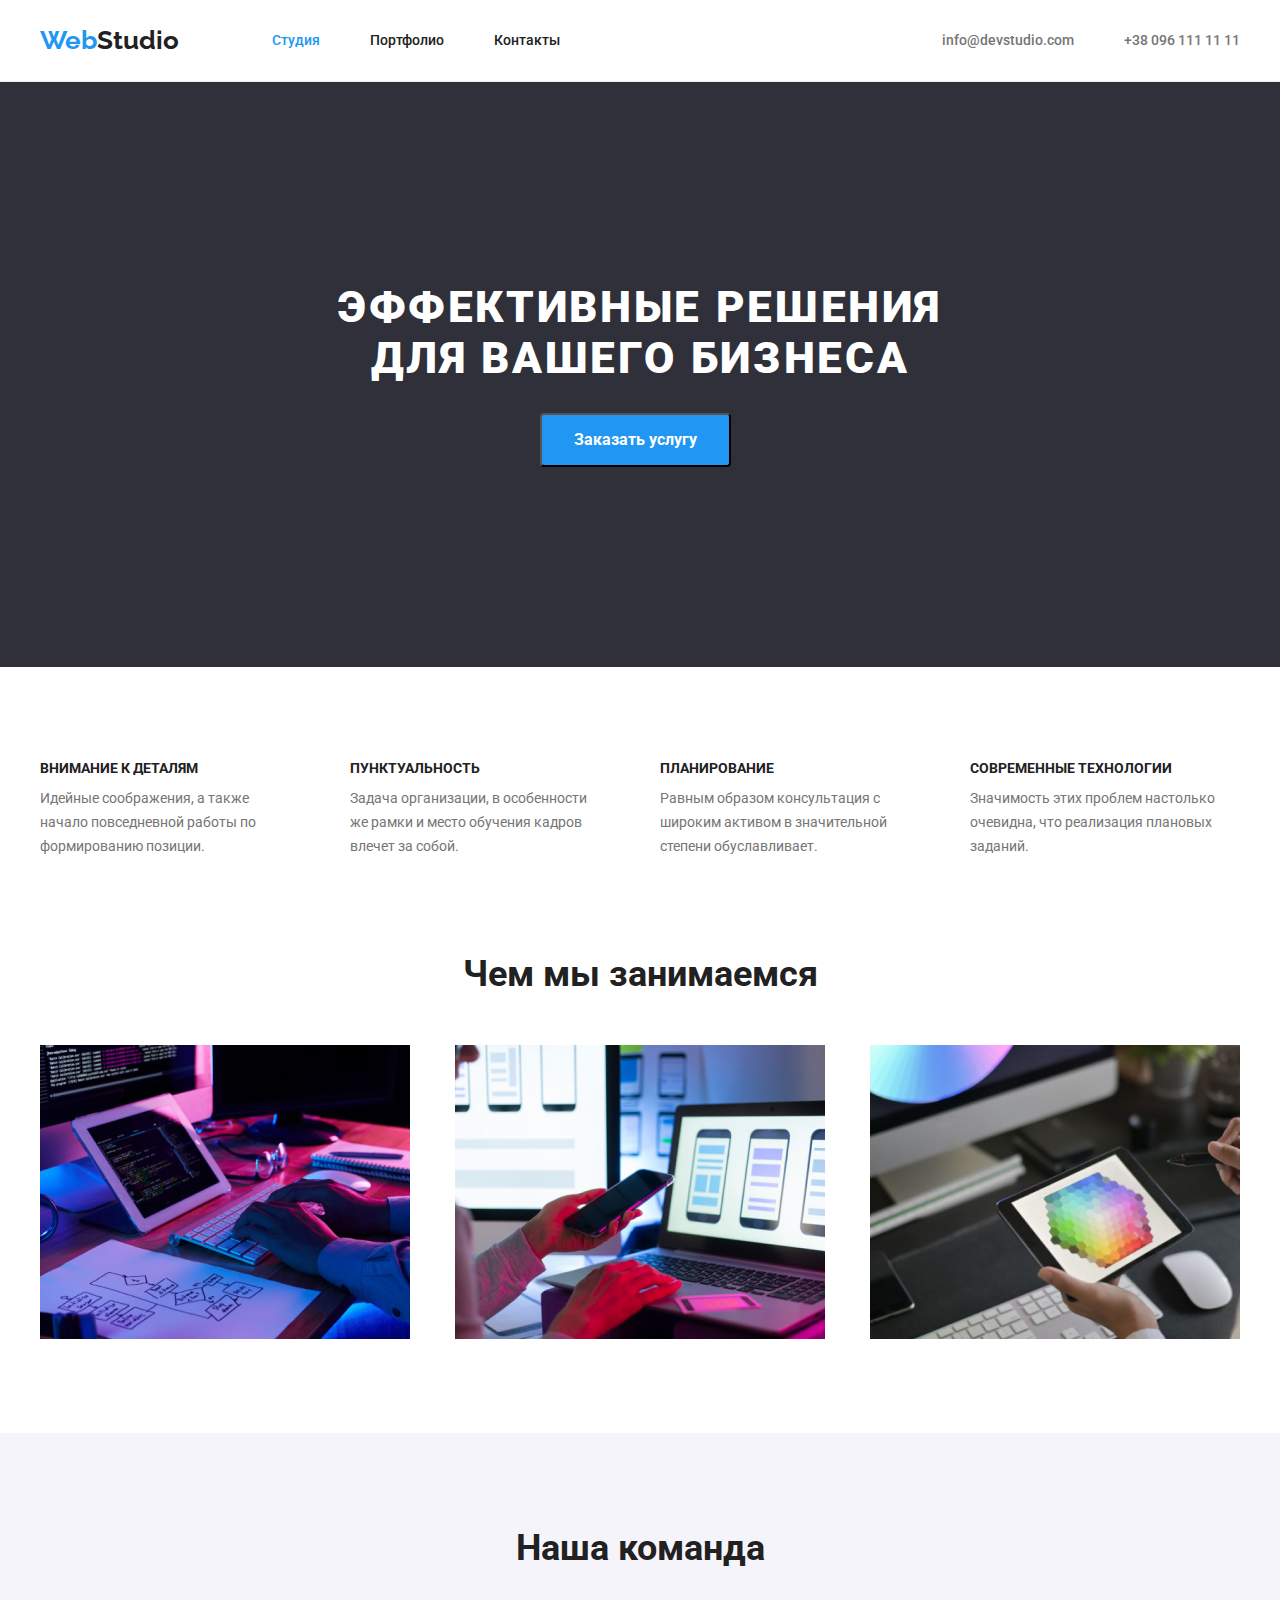
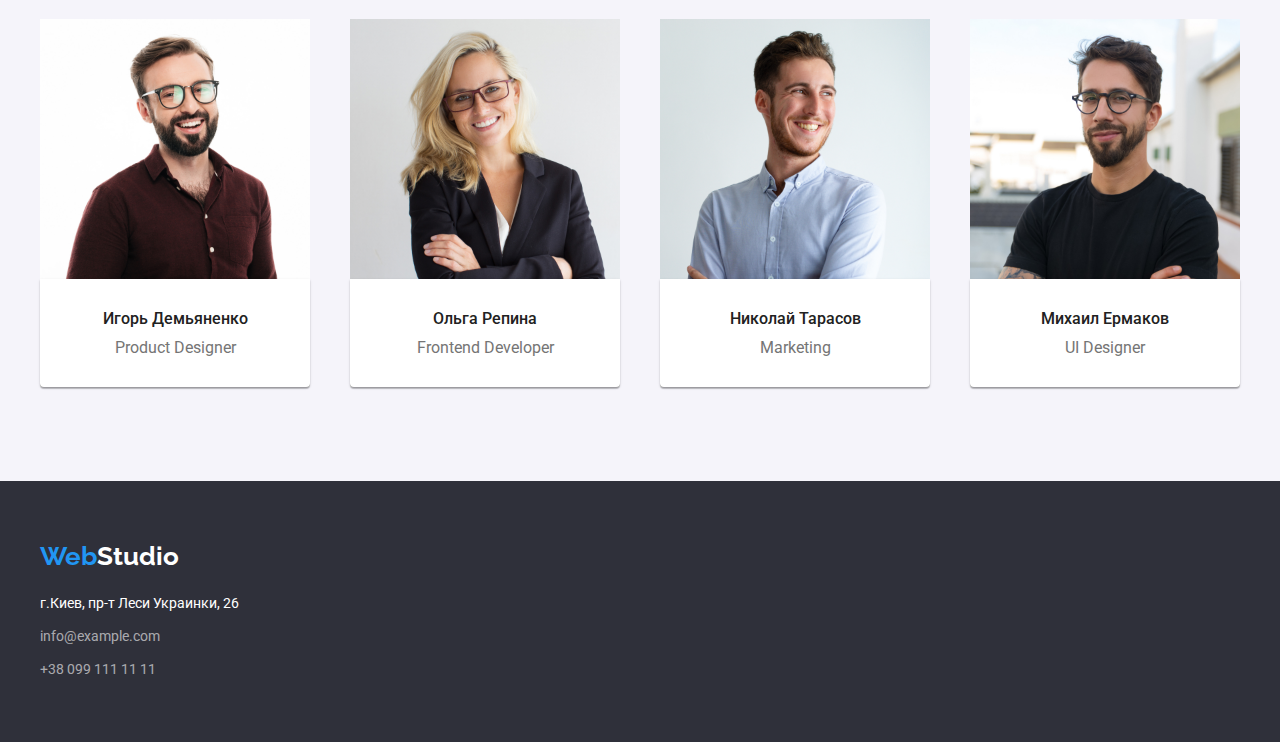
==== index.html @ 4b626eb9 "gg" ====
<!DOCTYPE html>
<html lang="ru">

<head>
    <meta charset="UTF-8">
    <meta http-equiv="X-UA-Compatible" content="IE=edge">
    <meta name="viewport" content="width=device-width, initial-scale=1.0">
    <title>Студия</title>
    <link rel="preconnect" href="https://fonts.googleapis.com">
    <link rel="preconnect" href="https://fonts.gstatic.com" crossorigin>
    <link
        href="https://fonts.googleapis.com/css2?family=Raleway:wght@700&family=Roboto:wght@400;500;700;900&display=swap"
        rel="stylesheet">
    <link rel="stylesheet"
        href="https://cdnjs.cloudflare.com/ajax/libs/modern-normalize/1.1.0/modern-normalize.min.css">
    <link rel="stylesheet" href="./css/styles.css">

</head>

<body>
    <!-- Верхняя линия -->
    <header class="header gray-border">
        <div class="container header-nav-space">
        <nav class="flex">
            <a class="logo" href="./index.html"><span class="span-l">Web</span>Studio</a>
            <ul class="flex">
                <li><a class="studio studio-activ  " href="./index.html">Студия</a></li>
                <li class="item">
                    <a class="studio" href="./portfolio.html">Портфолио</a></li>
                <li class="item">
                    <a class="studio" href="#">Контакты</a></li>
            </ul>
        </nav>
        <ul class="flex">
            <li><a class="nav-header-contacts" href="mailto:info@devstudio.com">info@devstudio.com</a></li>
            <li class="item">
                <a class="nav-header-contacts" href="tel:+380961111111">+38 096 111 11 11</a></li>
        </ul>
    </div>
    </header>
    <main>
        <!-- Шапка -->
        <section class="hero">
            <div class="hero-orientation">
            <h1 class="ferst-header">Эффективные решения для вашего бизнеса</h1>
            <button class="hero-button" type="button">Заказать услугу</button>
        </div>
        </section>
        <!-- Особенности -->
        <section class="our-peculiarities">
            <div class="container">
            <h2 class="visually-hidden">Особенности компании</h2>
            <ul class="flex space-peculiar">
                <li>
                    <h3 class="peculiar-header">Внимание к деталям</h3>
                    <p class="peculiar-discribtion">Идейные соображения, а также <br> начало повседневной работы по
                        формированию позиции.</p>
                </li>
                <li>
                    <h3 class="peculiar-header">Пунктуальность</h3>
                    <p class="peculiar-discribtion">Задача организации, в особенности <br> же рамки и место обучения
                        кадров
                        влечет за собой.</p>
                </li>
                <li>
                    <h3 class="peculiar-header">Планирование</h3>
                    <p class="peculiar-discribtion">Равным образом консультация с широким активом в значительной
                        степени
                        обуславливает.</p>
                </li>
                <li>
                    <h3 class="peculiar-header">Современные технологии</h3>
                    <p class="peculiar-discribtion">Значимость этих проблем настолько очевидна, что реализация
                        плановых
                        заданий.</p>
                </li>
            </ul>
        </div>
        </section>
        <!-- Чем мы занимаемся -->
        <section class="about-us-section">
            <div class="container">
            <h2 class="title">Чем мы занимаемся</h2>
            <div class="what-content">
                <ul class="flex space">
                    <li>
                        <img src="images/box-1.jpg" alt="Здесь изображен процесс написания кода" width="370">
                    </li>
                    <li>
                        <img src="images/box-2.jpg"
                            alt="Здесь изображен процесс адаптации под различные мобильные устройства" width="370">
                    </li>
                    <li>
                        <img src="images/box-3.jpg"
                            alt="Здесь изображен процесс создания дизайна-выбор цвета из палитры" width="370">
                    </li>
                </ul>
            </div>
        </div>
        </section>
        <!-- Наша команда -->
        <section class="our-comand">
            <div class="container">
                <h2 class="title">Наша команда</h2>
                <ul class="comand-space">

                    <li class="card-item">
                        <img  src="images/card-1.jpg" alt="Фото Игоря Демьяненко" width="270">
                        <div class="card-container">
                            <h3 class="card-item-name">Игорь Демьяненко</h3>
                            <p class="card-item-text">Product Designer</p>
                        </div>
                    </li>
                    <li class="card-item">
                            <img  src="images/card-2.jpg" alt="Фото Олечки Репиной" width="270">
                        <div class="card-container">
                            <h3 class="card-item-name">Ольга Репина</h3>
                            <p class="card-item-text">Frontend Developer</p>
                        </div>
                    </li>
                    <li class="card-item">
                            <img  src="images/card-3.jpg" alt="Фото Николая Тарасова" width="270">
                        <div class="card-container">
                            <h3 class="card-item-name">Николай Тарасов</h3>
                            <p class="card-item-text">Marketing</p>
                        </div>
                    </li>
                    <li class="card-item">
                            <img  src="images/card-4.jpg" alt="Фото Михаила Ермакова" width="270">
                        <div class="card-container">
                            <h3 class="card-item-name">Михаил Ермаков</h3>
                            <p class="card-item-text">UI Designer</p>
                        </div>
                    </li>
                </ul>
            </div>
        </section>

    </main>
    <!-- Подвал -->
    <footer class="footer">
        <div class="container">
            <a class="logo" href="./index.html"><span class="span-l">Web</span><span class="span-f">Studio</span></a>
            <address class="footer-adress">
                
                    <a class="street street-color"
                            href="https://www.google.com.ua/maps/place/%D0%B1%D1%83%D0%BB.+%D0%9B%D0%B5%D1%81%D0%B8+%D0%A3%D0%BA%D1%80%D0%B0%D0%B8%D0%BD%D0%BA%D0%B8,+26,+%D0%9A%D0%B8%D0%B5%D0%B2,+02000/@50.4265841,30.5361971,17z/data=!3m1!4b1!4m5!3m4!1s0x40d4cf0e033ecbe9:0x57a4dffefec77da0!8m2!3d50.4265807!4d30.5383858?hl=ru">г.Киев,
                            пр-т Леси Украинки, 26</a>
                    <a class="footer-mail" href="mailto:info@devstudio.com">info@example.com</a>
                    <a class="footer-fone" href="tel:+380961111111">+38 099 111 11 11</a>
               
            </address>
        </div>

    </footer>
</body>

</html>
---- css/styles.css ----
/* font-family: 'Raleway', sans-serif;
font-family: 'Roboto', sans-serif; */

:root {
    --main-back-color: rgba(255, 255, 255, 1);
    --main-hover-focus-font-color: rgba(33, 150, 243, 1);
    --button-hover-focus-back-color: rgba(33, 150, 243, 1);
    --button-hover-focus-font-color: rgba(255, 255, 255, 1);
    --another-back-color: rgba(245, 244, 250, 1);
    --button-font-color: rgba(33, 33, 33, 1);
    --button-back-color: rgba(245, 244, 250, 1);
    --footer-font-color: rgba(255, 255, 255, 0.6);
    --footer-hover-focus-color: rgba(33, 150, 243, 1);
    --main-section-padding: 94px;
}
body {
    background-color: var(--main-back-color);
    color: rgba(117, 117, 117, 1);
    font-family: 'Roboto', sans-serif;
    
}

h2,
h3 {
    color: rgba(33, 33, 33, 1);
    font-weight: 700;
    margin: 0;
}
p {
    margin: 0;
}
ul {
    list-style: none;
    margin: 0;
    padding: 0;
}
a {
    text-decoration: none;
    color: rgba(33, 33, 33, 1);
}
img {
    display: block;
    max-width: 100%;
    height: auto;
}
/* Верхняя линия */
.header {
    padding: 25px 15px 25px 15px;
}                                                                                                  

.container {
    max-width: 1200px;
    margin:0 auto;
    
}
.flex {
    display: flex;
    align-items: center;
}
.header-nav-space {
    display: flex;
    align-items: center;
    justify-content: space-between;
} 

.logo {
    display: inline-block;
    margin-right: 93px;

    font-family: 'Raleway', sans-serif;
    font-weight: 700;
    font-size: 26px;
    line-height: 1.2;

}
.span-l {
    color: var(--main-hover-focus-font-color);
}

.studio {
    color: rgba(33, 33, 33, 1);
    font-weight: 500;
    font-size: 14px;
    line-height: 1.14;
    transition: 0.35s;
}

.studio:hover,
.studio:focus,
.nav-header-contacts:hover,
.nav-header-contacts:focus {
    color: var(--main-hover-focus-font-color);
}
.studio-activ {
    color: var(--main-hover-focus-font-color)
}
.item {
    margin-left: 50px;
}

.auto-margin {
    margin-left: auto;
}

.nav-header-contacts {
    font-weight: 500;
    font-size: 14px;
    line-height: 1.14;
    color: rgba(117, 117, 117, 1);
    transition: 0.35s;
}
.gray-border {
    border-bottom: 1px solid #ECECEC;
}
/* Шапка */
.hero {
    background-color: #2F303A;
    padding-top: 200px;
    padding-bottom: 200px;
    
}
.hero-orientation {
    margin: 0 auto;
    width: 695px;
} 
.ferst-header {
    font-weight: 900;
    font-size: 44px;
    line-height: 1,36;


    text-align: center;
    letter-spacing: 0.06em;
    text-transform: uppercase;
    color: #FFFFFF;
    margin-top: 0px;
}
.hero-button {
    display: inline-block;
    padding: 10px 32px;
    background-color: var(--button-hover-focus-back-color);
    border-radius: 4px;

    font-family: 'Roboto', sans-serif;
    font-weight: 700;
    font-size: 16px;
    line-height: 1.88;
    text-align: center;
    color: var(--button-hover-focus-font-color);
    margin-left: 247px;
}
.hero-button:hover,
.hero-button:focus {
    cursor: pointer;
}
/* Особенности */
/* .desapear {
    color: var(--main-back-color);
    line-height: 0;
    margin: 0;
    padding: 0;
} */
.our-peculiarities {
    padding-top: var(--main-section-padding);
}
.visually-hidden {
    clip: rect(0 0 0 0);
    clip-path: inset(50%);
    height: 1px;
    overflow: hidden;
    position: absolute;
    white-space: nowrap;
    width: 1px;
}
.space-peculiar {
    justify-content: space-between;
}
.peculiar-header {
    font-size: 14px;
    line-height: 1.14;
    text-transform: uppercase;
    padding-bottom: 10px;
}
.peculiar-discribtion {
    font-size: 14px;
    line-height: 1.71;
    width: 270px;
    text-align: left;
    margin-bottom: 0;
}
/* Чем мы занимаемся */
.about-us-section {
    padding-top: var(--main-section-padding);
}
.title {
    font-size: 36px;
    line-height: 1.17;
    padding-bottom: 50px;
    text-align: center;
}

.what-content {
    margin-bottom: 94px;
}
.space {
    justify-content: space-between;
}
/* Наша команда */
.our-comand {
    max-width: 1600px;
    background-color: var(--another-back-color);
    padding-top: var(--main-section-padding);
    padding-bottom: var(--main-section-padding);
}
.our-header {
    font-size: 36px;
    line-height: 1.17;
    text-align: center;
    padding-bottom: 50px;
}
.comand-space {
    display: flex;
    justify-content: space-between;
}
/* .card-item {
    max-width: calc((100%) / 4);
    margin-right: 30px;
}
.our-comand-item:last-child { 
    margin-right: 0px;
} */

.card-item {
    display: flex;
    flex-direction: column;
    height: 368px;
    width: 270px;
    background-color: var(--main-back-color);
}
.card-container {
    padding: 30px 60px;
    height: 108px;
    box-shadow: 0px 1px 3px rgba(0, 0, 0, 0.12), 0px 1px 1px rgba(0, 0, 0, 0.14), 0px 2px 1px rgba(0, 0, 0, 0.2);
    border-radius: 0px 0px 4px 4px;
    
}

.card-item-name {
    color: var(--button-font-color) ; 
    font-weight: 500;
    font-size: 16px;
    line-height: 1.19;
    text-align: center;
    background-color: var(--main-back-color);
    margin-top: 0;   
    padding-bottom: 10px;
    
}
.card-item-text {
    font-size: 16px;
    line-height: 1.19;
    text-align: center;
    background-color: var(--main-back-color);
       
}
/* Подвал */
.footer {
    max-width: 1600px;
    background-color: rgba(47, 48, 58, 1);
    padding-top: 60px;
    padding-bottom: 60px;
}
.span-f {
    color: var(--button-hover-focus-font-color);
}
.footer-adress {
    margin-top: 20px;
    display: flex;
    flex-direction: column;
}
.street,
.footer-mail,
.footer-fone {
    color: var(--footer-font-color);
    font-size: 14px;
    line-height: 1.71;
    font-style: normal;
}
.footer-mail {
    padding-top: 9px;
    padding-bottom: 9px;
}
.street-color {
    color: var(--main-back-color);
}
.street:hover,
.street:focus,
.footer-mail:hover,
.footer-mail:focus,
.footer-fone:hover,
.footer-fone:focus {
    color: var(--footer-hover-focus-color);
    cursor: pointer;
}
/* Верхняя линия портфолио */
.portfolio-activ {
    color: var(--main-hover-focus-font-color);
}
/* Радиокнопки */
.portfolio-space {
    padding: 94px 15px 94px 15px;
}
.btn-space {
    justify-content: center;
    /* margin-top: 94px; */
    margin-bottom: 50px;

}
.btn-all,
.btn-veb,
.btn-applic,
.btn-desine,
.btn-marcet {
    font-family: 'Roboto', sans-serif;
    font-weight: 500;
    font-size: 16px;
    line-height: 1.62;
    text-align: center;
    color: var(--button-font-color);
    background-color: var(--button-back-color);
    border-color: #F5F4FA;
    border-radius: 4px;
    margin-right: 8px;
}
.btn-all:hover,
.btn-all:focus,
.btn-veb:hover,
.btn-veb:focus,
.btn-applic:hover,
.btn-applic:focus,
.btn-desine:hover,
.btn-desine:focus,
.btn-marcet:hover, 
.btn-marcet:focus {
    background-color: var(--button-hover-focus-back-color);
    color: var(--button-hover-focus-font-color);
    cursor: pointer;
} 
.portfolio-content {
    display: flex;
    flex-wrap: wrap;
    justify-content: space-between;
    /* align-items: center; */
}
.portfolio-item {
    margin-bottom: 30px;
    /* max-width: calc((100%-60px) / 3);
    margin-right: 30px; */
}
/* .portfolio-item:nth-child(3n + 3) {
    margin-right: 0px;
} */
.portfolio-item:nth-last-child(-n + 3) {
    margin-bottom: 0px;
  }
.cart-exampl {
    border: 1px solid #EEEEEE; 
    padding: 20px 24px;

}
/* .cart-exampl:nth-child(3n) {
    margin-right: 0px;
} */

.header-work-example {
    font-size: 18px;
    line-height: 2;
}
.work-example-discr {
    font-size: 16px;
    line-height: 1.88;
    margin-top: 4px;
}
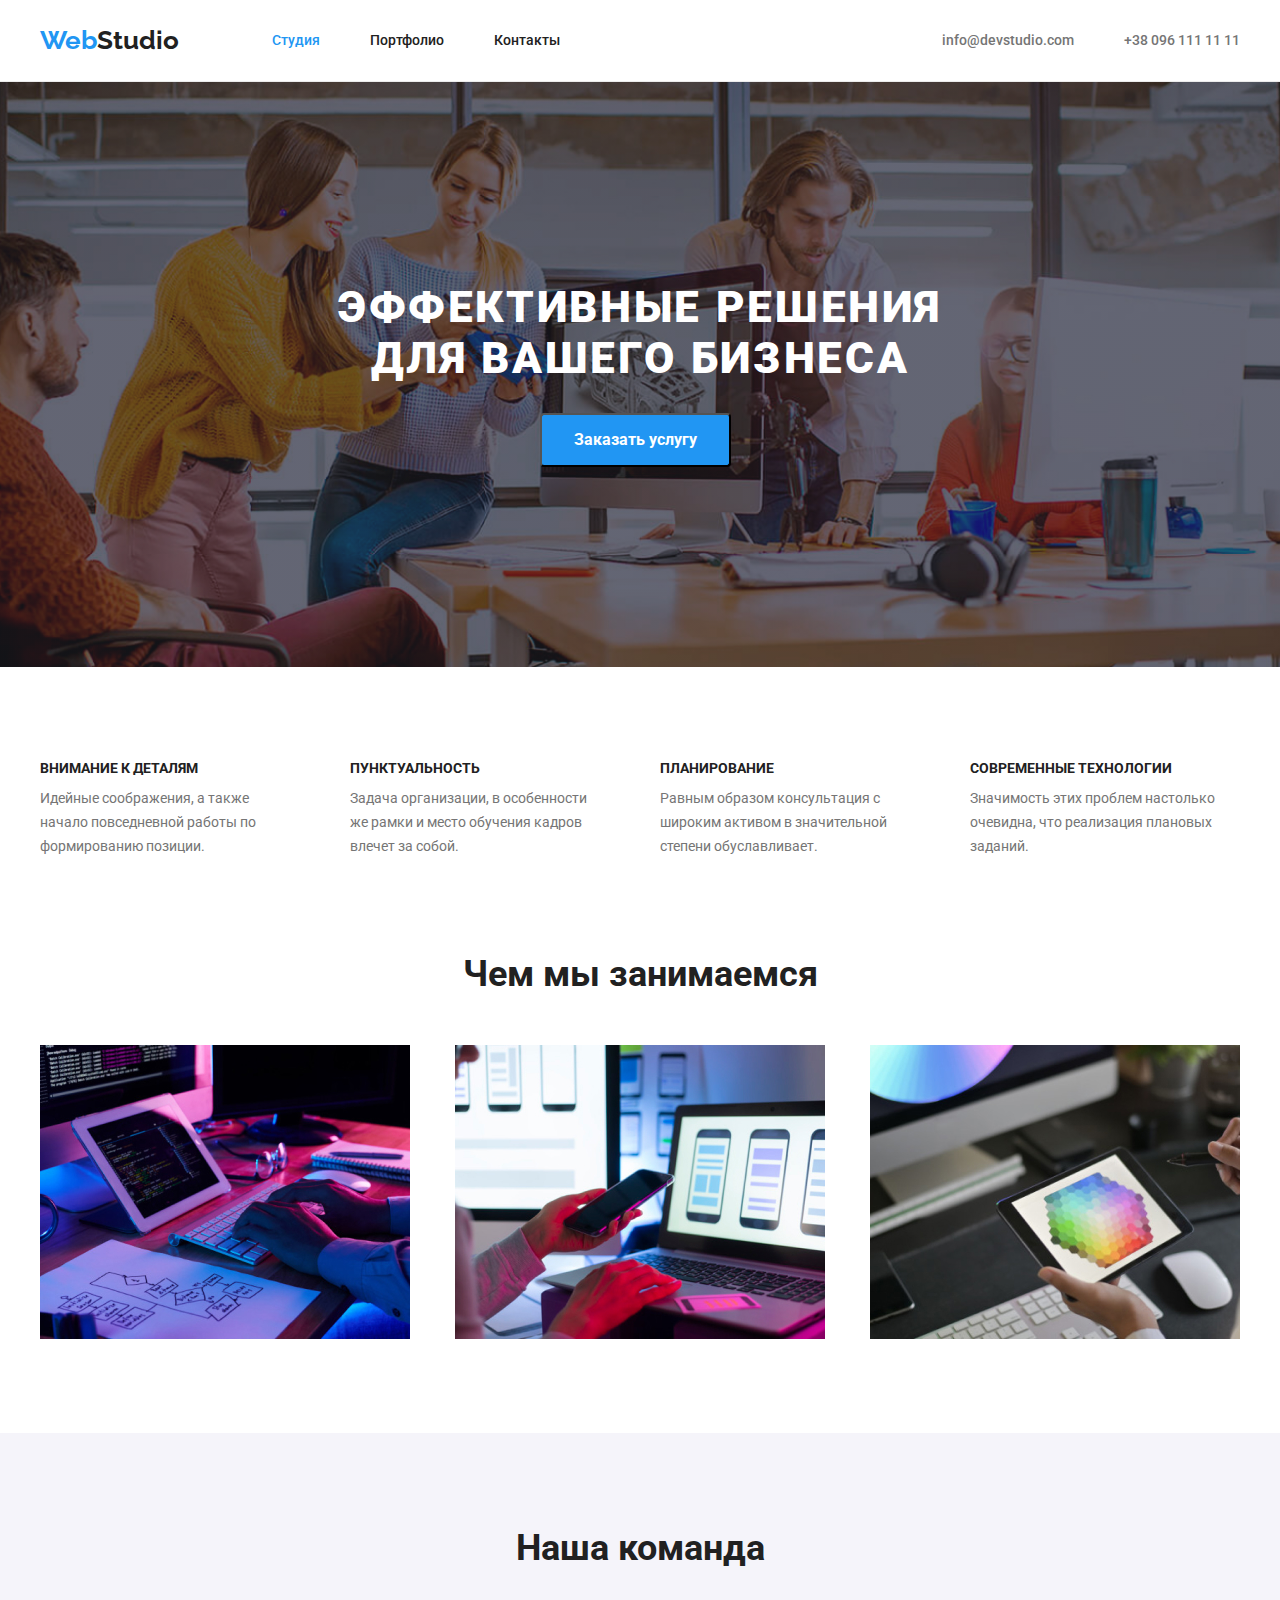
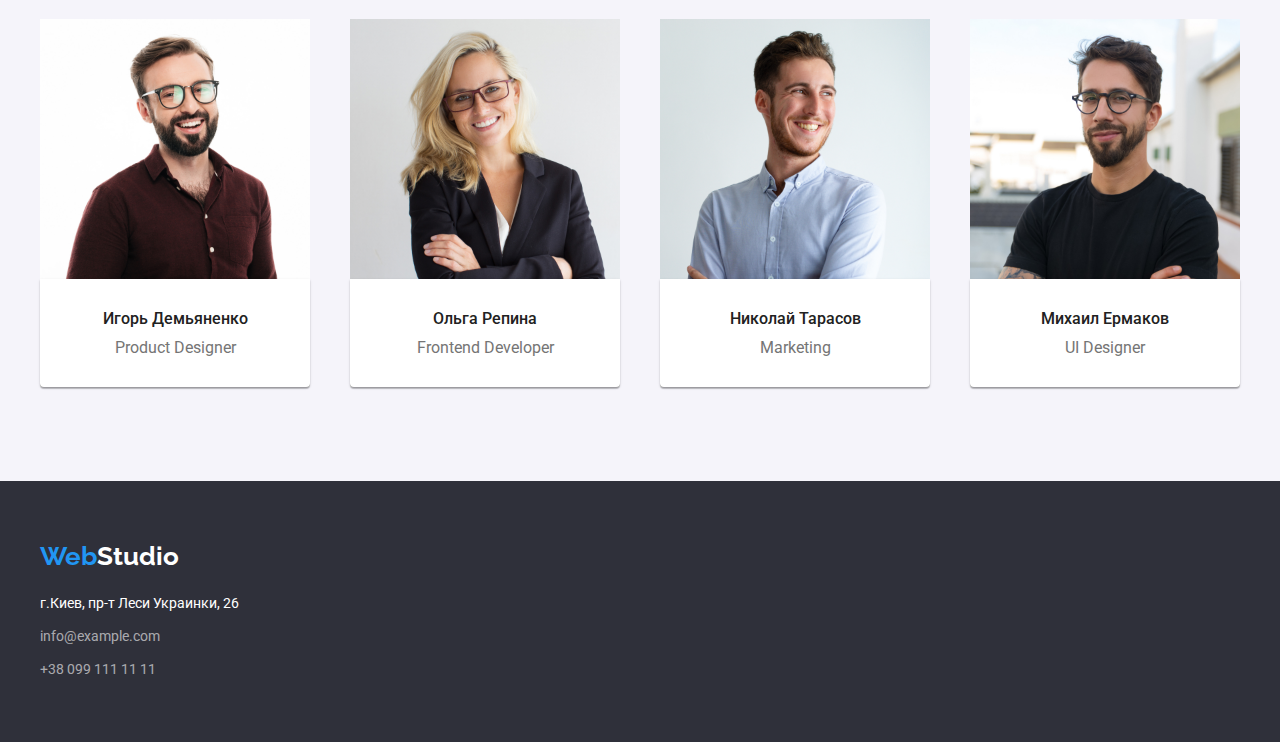
==== commit 20acc4d0: "СВГ" ====
--- a/index.html
+++ b/index.html
@@ -18,6 +18,128 @@
 </head>
 
 <body>
+    <!-- СВГ-СПРАЙТЫ -->
+    <!-- СПРАЙТ-1 КОНТАКТЫ -->
+        <svg aria-hidden="true" style="position: absolute; width: 0; height: 0; overflow: hidden;" version="1.1" xmlns="http://www.w3.org/2000/svg" xmlns:xlink="http://www.w3.org/1999/xlink">
+        <defs>
+        <symbol id="icon-envelope" viewBox="0 0 43 32">
+        <path d="M38.667 0h-34.667c-2.206 0-4 1.794-4 4v24c0 2.206 1.794 4 4 4h34.667c2.206 0 4-1.794 4-4v-24c0-2.206-1.794-4-4-4v0zM38.667 2.667c0.181 0 0.353 0.038 0.511 0.103l-17.844 15.466-17.844-15.466c0.158-0.066 0.33-0.103 0.511-0.103h34.667zM38.667 29.333h-34.667c-0.736 0-1.333-0.598-1.333-1.333v-22.413l17.793 15.421c0.251 0.217 0.563 0.326 0.874 0.326s0.622-0.108 0.874-0.326l17.793-15.421v22.413c0 0.736-0.598 1.333-1.333 1.333v0z"></path>
+        </symbol>
+        <symbol id="icon-smartphone" viewBox="0 0 20 32">
+        <path d="M17 0h-14c-1.654 0-3 1.346-3 3v26c0 1.654 1.346 3 3 3h14c1.654 0 3-1.346 3-3v-26c0-1.654-1.346-3-3-3zM3 2h14c0.552 0 1 0.448 1 1v21h-16v-21c0-0.552 0.448-1 1-1zM17 30h-14c-0.552 0-1-0.448-1-1v-3h16v3c0 0.552-0.448 1-1 1z"></path>
+        <path d="M4.707 27.478c0.391 0.365 0.391 0.956 0 1.321s-1.024 0.365-1.414 0c-0.391-0.365-0.391-0.956 0-1.321s1.024-0.365 1.414 0z"></path>
+        </symbol>
+        </defs>
+        </svg>
+    <!--СПРАЙТ-2 СОЦ.СЕТИ  -->
+        <svg aria-hidden="true" style="position: absolute; width: 0; height: 0; overflow: hidden;" version="1.1" xmlns="http://www.w3.org/2000/svg" xmlns:xlink="http://www.w3.org/1999/xlink">
+        <defs>
+        <symbol id="icon-facebook" viewBox="0 0 32 32">
+        <path d="M32 16c0 4.418-1.791 8.418-4.686 11.314s-6.895 4.686-11.314 4.686-8.418-1.791-11.314-4.686c-2.895-2.895-4.686-6.895-4.686-11.314s1.791-8.418 4.686-11.314 6.895-4.686 11.314-4.686c4.418 0 8.418 1.791 11.314 4.686s4.686 6.895 4.686 11.314z"></path>
+        <path d="M18.422 11.142h1.328v-2.313c-0.229-0.031-1.017-0.102-1.935-0.102-1.915 0-3.226 1.204-3.226 3.418v2.037h-2.113v2.585h2.113v6.505h2.59v-6.505h2.027l0.322-2.585h-2.35v-1.781c0.001-0.747 0.202-1.259 1.243-1.259z"></path>
+        </symbol>
+        <symbol id="icon-instagram" viewBox="0 0 32 32">
+        <path d="M32 16c0 4.418-1.791 8.418-4.686 11.314s-6.895 4.686-11.314 4.686-8.418-1.791-11.314-4.686c-2.895-2.895-4.686-6.895-4.686-11.314s1.791-8.418 4.686-11.314 6.895-4.686 11.314-4.686c4.418 0 8.418 1.791 11.314 4.686s4.686 6.895 4.686 11.314z"></path>
+        <path d="M23.258 13.004c-0.034-0.773-0.159-1.304-0.338-1.765-0.185-0.489-0.469-0.926-0.841-1.29-0.364-0.369-0.804-0.656-1.287-0.838-0.463-0.179-0.992-0.304-1.764-0.338-0.779-0.037-1.026-0.046-3.001-0.046s-2.222 0.009-2.998 0.043c-0.773 0.034-1.304 0.159-1.764 0.338-0.489 0.185-0.926 0.469-1.29 0.841-0.369 0.364-0.656 0.804-0.838 1.287-0.179 0.463-0.304 0.992-0.338 1.764-0.037 0.779-0.045 1.026-0.045 3.001s0.008 2.222 0.043 2.998c0.034 0.773 0.159 1.304 0.338 1.765 0.185 0.489 0.472 0.926 0.841 1.29 0.364 0.369 0.804 0.656 1.287 0.838 0.463 0.179 0.992 0.304 1.765 0.338 0.776 0.034 1.023 0.043 2.998 0.043s2.222-0.008 2.998-0.043c0.773-0.034 1.304-0.159 1.764-0.338 0.978-0.378 1.75-1.151 2.128-2.128 0.179-0.463 0.304-0.992 0.338-1.765 0.034-0.776 0.043-1.023 0.043-2.998s-0.003-2.222-0.037-2.998zM21.949 18.942c-0.031 0.71-0.151 1.094-0.25 1.35-0.244 0.634-0.747 1.137-1.381 1.381-0.256 0.099-0.642 0.219-1.35 0.25-0.767 0.034-0.997 0.043-2.938 0.043s-2.174-0.008-2.938-0.043c-0.71-0.031-1.094-0.15-1.35-0.25-0.315-0.116-0.602-0.301-0.835-0.543-0.242-0.236-0.426-0.52-0.543-0.835-0.099-0.256-0.219-0.642-0.25-1.35-0.034-0.767-0.043-0.997-0.043-2.938s0.008-2.174 0.043-2.938c0.031-0.71 0.151-1.094 0.25-1.35 0.117-0.315 0.301-0.602 0.546-0.835 0.236-0.242 0.52-0.426 0.835-0.543 0.256-0.099 0.642-0.219 1.35-0.25 0.767-0.034 0.997-0.043 2.938-0.043 1.944 0 2.174 0.008 2.938 0.043 0.71 0.031 1.094 0.151 1.35 0.25 0.315 0.116 0.602 0.301 0.835 0.543 0.241 0.236 0.426 0.52 0.543 0.835 0.099 0.256 0.219 0.642 0.25 1.35 0.034 0.767 0.043 0.997 0.043 2.938s-0.009 2.168-0.043 2.935z"></path>
+        <path d="M16.027 12.265c-2.063 0-3.736 1.674-3.736 3.736s1.674 3.736 3.736 3.736c2.063 0 3.736-1.674 3.736-3.736s-1.674-3.736-3.736-3.736zM16.027 18.425c-1.338 0-2.424-1.085-2.424-2.424s1.086-2.424 2.424-2.424c1.338 0 2.424 1.085 2.424 2.424s-1.085 2.424-2.424 2.424z"></path>
+        <path d="M20.784 12.117c0 0.482-0.391 0.872-0.872 0.872s-0.872-0.391-0.872-0.872c0-0.482 0.391-0.872 0.872-0.872s0.872 0.39 0.872 0.872z"></path>
+        </symbol>
+        <symbol id="icon-linkedin" viewBox="0 0 32 32">
+        <path d="M32 16c0 4.418-1.791 8.418-4.686 11.314s-6.895 4.686-11.314 4.686-8.418-1.791-11.314-4.686c-2.895-2.895-4.686-6.895-4.686-11.314s1.791-8.418 4.686-11.314 6.895-4.686 11.314-4.686c4.418 0 8.418 1.791 11.314 4.686s4.686 6.895 4.686 11.314z"></path>
+        <path d="M23.269 23.273v-0.001h0.004v-5.335c0-2.61-0.562-4.62-3.613-4.62-1.467 0-2.451 0.805-2.853 1.568h-0.042v-1.324h-2.893v9.711h3.012v-4.809c0-1.266 0.24-2.49 1.808-2.49 1.545 0 1.568 1.445 1.568 2.572v4.728h3.009z"></path>
+        <path d="M8.967 13.562h3.016v9.711h-3.016v-9.711z"></path>
+        <path d="M10.474 8.727c-0.964 0-1.747 0.782-1.747 1.747s0.782 1.763 1.747 1.763c0.964 0 1.747-0.799 1.747-1.763s-0.783-1.747-1.747-1.747v0z"></path>
+        </symbol>
+        <symbol id="icon-twitter" viewBox="0 0 32 32">
+        <path d="M32 16c0 4.418-1.791 8.418-4.686 11.314s-6.895 4.686-11.314 4.686-8.418-1.791-11.314-4.686c-2.895-2.895-4.686-6.895-4.686-11.314s1.791-8.418 4.686-11.314 6.895-4.686 11.314-4.686c4.418 0 8.418 1.791 11.314 4.686s4.686 6.895 4.686 11.314z"></path>
+        <path d="M23.273 11.49c-0.541 0.237-1.117 0.394-1.718 0.471 0.618-0.369 1.090-0.949 1.312-1.648-0.576 0.344-1.213 0.586-1.891 0.722-0.547-0.583-1.327-0.944-2.178-0.944-1.651 0-2.98 1.34-2.98 2.983 0 0.236 0.020 0.464 0.069 0.68-2.479-0.121-4.673-1.309-6.146-3.119-0.257 0.446-0.408 0.957-0.408 1.507 0 1.033 0.532 1.948 1.325 2.478-0.479-0.009-0.949-0.148-1.347-0.367 0 0.009 0 0.021 0 0.033 0 1.449 1.034 2.653 2.389 2.93-0.243 0.066-0.507 0.098-0.782 0.098-0.191 0-0.384-0.011-0.565-0.051 0.386 1.181 1.483 2.049 2.786 2.077-1.015 0.794-2.303 1.272-3.697 1.272-0.245 0-0.479-0.011-0.714-0.041 1.321 0.852 2.886 1.338 4.575 1.338 5.487 0 8.487-4.545 8.487-8.485 0-0.132-0.005-0.259-0.011-0.385 0.592-0.42 1.089-0.944 1.495-1.548z"></path>
+        </symbol>
+        </defs>
+        </svg>
+    <!-- СПРАЙТ-3 ПОСТОЯННЫЕ КЛИЕНТЫ -->
+        <svg aria-hidden="true" style="position: absolute; width: 0; height: 0; overflow: hidden;" version="1.1" xmlns="http://www.w3.org/2000/svg" xmlns:xlink="http://www.w3.org/1999/xlink">
+        <defs>
+        <symbol id="icon-logo-1" viewBox="0 0 57 32">
+        <path d="M20.267 3.733l3.738 3.538-6.938-0.004v17.166h18.133v-6.564l3.733 3.534v-17.671h-18.667zM35.036 17.455l-10.597-10.032h10.597v10.032zM31.746 21.923h-11.81v-11.545h0.835v10.764h10.975v0.782zM22.725 26.72l-0.436 0.898-0.436-0.898h-0.366l0.637 1.198v0.698h0.331v-0.698l0.635-1.198h-0.365zM23.273 28.615l0.154-0.441h0.734l0.155 0.441h0.344l-0.717-1.896h-0.296l-0.716 1.896h0.342zM23.794 27.122l0.275 0.786h-0.549l0.275-0.786zM25.531 27.863c-0.048 0.073-0.072 0.153-0.072 0.241 0 0.16 0.056 0.29 0.168 0.389s0.263 0.148 0.451 0.148 0.349-0.051 0.484-0.152l0.107 0.126h0.367l-0.279-0.329c0.109-0.149 0.164-0.341 0.164-0.574h-0.275c0 0.128-0.026 0.243-0.079 0.348l-0.366-0.432 0.129-0.094c0.091-0.066 0.157-0.132 0.197-0.198s0.060-0.14 0.060-0.219c0-0.12-0.044-0.22-0.133-0.301s-0.201-0.122-0.339-0.122c-0.153 0-0.274 0.043-0.365 0.13s-0.135 0.203-0.135 0.352c0 0.061 0.014 0.124 0.043 0.189s0.081 0.144 0.155 0.237c-0.141 0.101-0.235 0.188-0.283 0.262zM26.386 28.282c-0.093 0.071-0.193 0.107-0.299 0.107-0.095 0-0.17-0.027-0.227-0.082s-0.085-0.126-0.085-0.214c0-0.102 0.052-0.192 0.156-0.271l0.040-0.029 0.414 0.488zM26.046 27.442c-0.089-0.11-0.134-0.202-0.134-0.275 0-0.063 0.018-0.116 0.055-0.158s0.085-0.063 0.147-0.063c0.057 0 0.105 0.018 0.142 0.053s0.056 0.077 0.056 0.126c0 0.075-0.027 0.136-0.081 0.184l-0.040 0.033-0.145 0.099zM29.132 28.472c0.13-0.114 0.205-0.272 0.224-0.474h-0.328c-0.017 0.135-0.059 0.232-0.124 0.29s-0.162 0.087-0.292 0.087c-0.142 0-0.249-0.054-0.323-0.161s-0.109-0.264-0.109-0.469v-0.168c0.002-0.202 0.041-0.355 0.117-0.46s0.188-0.158 0.331-0.158c0.123 0 0.217 0.030 0.28 0.091s0.104 0.158 0.12 0.294h0.328c-0.021-0.207-0.095-0.368-0.223-0.482s-0.296-0.171-0.505-0.171c-0.155 0-0.293 0.037-0.411 0.111s-0.209 0.179-0.272 0.315c-0.063 0.136-0.095 0.294-0.095 0.473v0.177c0.003 0.174 0.035 0.328 0.098 0.46s0.151 0.234 0.266 0.306c0.115 0.071 0.249 0.107 0.4 0.107 0.216 0 0.389-0.056 0.52-0.169zM31.068 28.206c0.064-0.141 0.096-0.304 0.096-0.49v-0.105c-0.001-0.185-0.034-0.347-0.099-0.486s-0.158-0.247-0.277-0.32c-0.119-0.075-0.256-0.112-0.41-0.112s-0.292 0.038-0.411 0.113c-0.119 0.075-0.211 0.183-0.277 0.324s-0.098 0.305-0.098 0.49v0.107c0.001 0.181 0.034 0.342 0.099 0.48s0.159 0.246 0.279 0.322c0.121 0.075 0.258 0.112 0.411 0.112 0.155 0 0.293-0.037 0.411-0.112s0.212-0.183 0.276-0.323zM30.716 27.135c0.080 0.112 0.12 0.273 0.12 0.483v0.099c0 0.214-0.040 0.376-0.119 0.487s-0.19 0.167-0.336 0.167c-0.144 0-0.257-0.057-0.339-0.171s-0.121-0.275-0.121-0.483v-0.109c0.002-0.204 0.043-0.362 0.122-0.473s0.192-0.168 0.335-0.168c0.146 0 0.258 0.056 0.337 0.168z"></path>
+        </symbol>
+        <symbol id="icon-logo-2" viewBox="0 0 57 32">
+        <path d="M26.727 3.165h-0.073c-0.112-0.007-0.224-0.010-0.336-0.012v0h-0.243c-0.212 0-0.428 0.005-0.642 0.016-0.016-0.001-0.032-0.001-0.049 0-1.944 0.11-3.848 0.596-5.609 1.431l-0.231 0.111v11.809l0.54-0.183c0.474-0.163 0.978-0.309 1.5-0.445 1.411-0.362 2.861-0.555 4.317-0.574v1.551c-0.193 0.001-0.38 0.007-0.568 0.016h-0.045c-1.121 0.061-2.233 0.232-3.322 0.51-1.378 0.345-2.708 0.863-3.957 1.542v-15.145c1.298-0.757 2.695-1.325 4.151-1.688 1.278-0.33 2.593-0.5 3.913-0.504h0.228c0.273 0.007 0.538 0.019 0.788 0.038 0.658 0.046 1.31 0.15 1.95 0.311v1.527c-0.621-0.145-1.253-0.24-1.889-0.285-0.013-0.001-0.026-0.002-0.039-0.003-0.132-0.011-0.263-0.022-0.386-0.022zM29.415 4.726c0.339 0.026 0.689 0.038 1.044 0.038 1.388-0.005 2.769-0.182 4.114-0.528 1.378-0.346 2.706-0.865 3.956-1.543v14.875c-1.298 0.756-2.696 1.325-4.153 1.688-1.279 0.329-2.593 0.498-3.913 0.503-1 0.008-1.997-0.11-2.968-0.35v-14.971c0.229 0.053 0.465 0.102 0.706 0.142 0.394 0.066 0.81 0.115 1.214 0.145zM36.985 4.841l-0.54 0.182c-0.497 0.167-0.997 0.316-1.5 0.449-1.465 0.377-2.971 0.57-4.483 0.575-0.352 0-0.676-0.010-0.989-0.030l-0.43-0.028v12.148l0.37 0.033c0.343 0.030 0.696 0.045 1.052 0.045 1.191-0.005 2.377-0.159 3.531-0.457 0.95-0.238 1.874-0.57 2.759-0.991l0.231-0.111v-11.813z"></path>
+        <path d="M19.060 24.113c-0.078-0.080-0.171-0.144-0.274-0.186s-0.214-0.061-0.326-0.057c-0.119-0.002-0.237 0.021-0.347 0.065-0.101 0.040-0.193 0.101-0.27 0.178s-0.135 0.17-0.174 0.271c-0.042 0.107-0.063 0.22-0.062 0.335v2.023c-0.005 0.143 0.022 0.284 0.080 0.415 0.048 0.104 0.117 0.196 0.202 0.271 0.081 0.068 0.176 0.117 0.278 0.144 0.098 0.028 0.2 0.042 0.302 0.042 0.113 0.001 0.224-0.023 0.326-0.070 0.101-0.044 0.193-0.108 0.27-0.187 0.075-0.079 0.135-0.171 0.177-0.271 0.043-0.102 0.065-0.212 0.065-0.323v-0.226h-0.529v0.18c0.002 0.062-0.009 0.123-0.031 0.18-0.017 0.043-0.043 0.082-0.077 0.114-0.033 0.026-0.070 0.046-0.111 0.058-0.036 0.012-0.073 0.018-0.111 0.019-0.047 0.006-0.095-0.002-0.139-0.021s-0.081-0.049-0.11-0.088c-0.050-0.081-0.074-0.176-0.070-0.271v-1.887c-0.003-0.105 0.019-0.208 0.065-0.302 0.027-0.043 0.066-0.077 0.112-0.098s0.097-0.030 0.147-0.024c0.046-0.002 0.091 0.008 0.132 0.028s0.077 0.049 0.104 0.086c0.059 0.078 0.090 0.173 0.088 0.271v0.175h0.524v-0.206c0.001-0.121-0.021-0.241-0.065-0.354-0.039-0.106-0.099-0.203-0.177-0.285z"></path>
+        <path d="M22.202 24.090c-0.169-0.142-0.381-0.221-0.602-0.222-0.108 0-0.215 0.020-0.316 0.057-0.103 0.037-0.198 0.093-0.279 0.165-0.088 0.079-0.158 0.175-0.205 0.283-0.053 0.124-0.079 0.257-0.077 0.392v1.941c-0.004 0.137 0.023 0.272 0.077 0.397 0.048 0.104 0.118 0.197 0.205 0.271 0.081 0.075 0.176 0.133 0.279 0.171 0.101 0.037 0.208 0.056 0.316 0.057s0.215-0.020 0.316-0.057c0.105-0.038 0.202-0.096 0.286-0.171 0.084-0.076 0.152-0.168 0.2-0.271 0.054-0.125 0.081-0.261 0.077-0.397v-1.941c0.003-0.135-0.024-0.268-0.077-0.392-0.047-0.107-0.115-0.203-0.2-0.283zM21.955 26.706c0.004 0.052-0.003 0.104-0.021 0.152s-0.047 0.092-0.084 0.128c-0.070 0.059-0.158 0.091-0.249 0.091s-0.179-0.032-0.249-0.091c-0.037-0.036-0.066-0.080-0.084-0.128s-0.025-0.101-0.021-0.152v-1.941c-0.004-0.052 0.003-0.104 0.021-0.152s0.047-0.092 0.084-0.128c0.070-0.059 0.158-0.091 0.249-0.091s0.179 0.032 0.249 0.091c0.037 0.036 0.066 0.080 0.084 0.128s0.025 0.101 0.021 0.152v1.941z"></path>
+        <path d="M26.329 27.573v-3.674h-0.509l-0.668 1.945h-0.009l-0.673-1.945h-0.503v3.674h0.525v-2.235h0.009l0.514 1.58h0.262l0.518-1.58h0.009v2.235h0.525z"></path>
+        <path d="M29.311 24.157c-0.081-0.091-0.183-0.16-0.297-0.201-0.123-0.040-0.251-0.059-0.38-0.057h-0.78v3.674h0.523v-1.435h0.27c0.163 0.007 0.326-0.027 0.472-0.1 0.119-0.066 0.218-0.163 0.287-0.281 0.061-0.098 0.101-0.206 0.12-0.32 0.021-0.138 0.030-0.278 0.028-0.418 0.005-0.176-0.012-0.353-0.051-0.525-0.035-0.127-0.101-0.243-0.193-0.338zM29.041 25.277c-0.002 0.067-0.019 0.132-0.049 0.191-0.030 0.056-0.077 0.102-0.135 0.129-0.078 0.035-0.162 0.050-0.247 0.046h-0.239v-1.249h0.27c0.081-0.004 0.162 0.012 0.236 0.046 0.054 0.031 0.097 0.079 0.123 0.136 0.029 0.065 0.044 0.134 0.046 0.205 0 0.077 0 0.159 0 0.244s0.005 0.174 0 0.252h-0.005z"></path>
+        <path d="M31.791 23.899h-0.429l-0.809 3.674h0.523l0.154-0.789h0.714l0.154 0.789h0.524l-0.83-3.674zM31.308 26.283l0.258-1.332h0.009l0.256 1.332h-0.524z"></path>
+        <path d="M35.173 26.112h-0.009l-0.791-2.213h-0.503v3.674h0.523v-2.209h0.011l0.8 2.209h0.492v-3.674h-0.523v2.213z"></path>
+        <path d="M38.372 23.899l-0.421 1.461h-0.011l-0.421-1.461h-0.554l0.719 2.121v1.553h0.524v-1.553l0.719-2.121h-0.554z"></path>
+        <path d="M17.6 28.61h0.252v0.708h0.171v-0.708h0.251v-0.145h-0.675v0.145z"></path>
+        <path d="M19.721 28.465l-0.331 0.853h0.182l0.070-0.194h0.34l0.073 0.194h0.186l-0.339-0.853h-0.182zM19.694 28.981l0.116-0.316 0.116 0.316h-0.232z"></path>
+        <path d="M21.818 29.004h0.197v0.11c-0.058 0.046-0.129 0.071-0.202 0.072-0.034 0.002-0.069-0.004-0.1-0.019s-0.059-0.036-0.081-0.063c-0.045-0.065-0.068-0.143-0.063-0.222 0-0.19 0.082-0.285 0.246-0.285 0.043-0.004 0.086 0.007 0.121 0.032s0.061 0.062 0.072 0.104l0.169-0.033c-0.036-0.167-0.156-0.251-0.362-0.251-0.11-0.003-0.216 0.036-0.298 0.11-0.043 0.042-0.076 0.094-0.097 0.15s-0.030 0.117-0.025 0.178c-0.005 0.117 0.034 0.231 0.109 0.32 0.042 0.043 0.092 0.077 0.148 0.098s0.116 0.031 0.176 0.027c0.134 0.004 0.263-0.045 0.362-0.136v-0.336h-0.37v0.144z"></path>
+        <path d="M23.959 28.465h-0.173v0.853h0.598v-0.145h-0.425v-0.708z"></path>
+        <path d="M25.769 28.465h-0.173v0.853h0.173v-0.853z"></path>
+        <path d="M27.539 29.035l-0.349-0.57h-0.167v0.853h0.161v-0.557l0.343 0.557h0.171v-0.853h-0.158v0.57z"></path>
+        <path d="M29.14 28.943h0.425v-0.145h-0.425v-0.187h0.457v-0.145h-0.63v0.853h0.648v-0.145h-0.475v-0.231z"></path>
+        <path d="M33.020 28.802h-0.336v-0.336h-0.171v0.853h0.171v-0.373h0.336v0.373h0.171v-0.853h-0.171v0.336z"></path>
+        <path d="M34.629 28.943h0.426v-0.145h-0.426v-0.187h0.459v-0.145h-0.63v0.853h0.646v-0.145h-0.475v-0.231z"></path>
+        <path d="M36.812 28.943c0.148-0.023 0.224-0.102 0.224-0.237 0.004-0.036-0.001-0.073-0.016-0.106s-0.038-0.062-0.068-0.083c-0.077-0.039-0.163-0.056-0.25-0.050h-0.362v0.853h0.171v-0.357h0.034c0.037-0.002 0.073 0.004 0.107 0.019 0.025 0.015 0.046 0.037 0.061 0.062l0.186 0.271h0.205l-0.104-0.167c-0.046-0.082-0.111-0.153-0.189-0.205zM36.64 28.825h-0.127v-0.214h0.135c0.059-0.005 0.118 0.002 0.174 0.020 0.012 0.011 0.022 0.025 0.029 0.040s0.009 0.032 0.009 0.049c-0.001 0.017-0.005 0.033-0.013 0.048s-0.019 0.027-0.032 0.037c-0.056 0.017-0.115 0.024-0.174 0.020z"></path>
+        <path d="M38.458 28.943h0.425v-0.145h-0.425v-0.187h0.459v-0.145h-0.631v0.853h0.648v-0.145h-0.475v-0.231z"></path>
+        </symbol>
+        <symbol id="icon-logo-3" viewBox="0 0 57 32">
+        <path d="M19.417 26.187c0.008 0 0.017 0.002 0.025 0.005s0.015 0.007 0.020 0.013l0.116 0.111c-0.090 0.090-0.202 0.162-0.327 0.211-0.147 0.053-0.305 0.079-0.464 0.076-0.149 0.003-0.298-0.021-0.436-0.071-0.125-0.045-0.237-0.113-0.329-0.2-0.094-0.089-0.166-0.194-0.212-0.308-0.051-0.127-0.076-0.261-0.074-0.396-0.002-0.135 0.025-0.27 0.080-0.397 0.051-0.115 0.127-0.22 0.225-0.308 0.099-0.087 0.218-0.155 0.349-0.201 0.143-0.048 0.296-0.072 0.449-0.071 0.143-0.003 0.285 0.019 0.417 0.064 0.115 0.043 0.221 0.104 0.313 0.178l-0.097 0.119c-0.007 0.008-0.015 0.016-0.025 0.021-0.012 0.007-0.025 0.010-0.039 0.009-0.015-0.001-0.030-0.005-0.042-0.013l-0.052-0.032-0.073-0.040c-0.031-0.015-0.064-0.028-0.097-0.039-0.043-0.013-0.087-0.024-0.132-0.032-0.057-0.009-0.115-0.013-0.173-0.013-0.111-0.001-0.22 0.017-0.323 0.053-0.096 0.034-0.182 0.084-0.253 0.149-0.073 0.069-0.128 0.15-0.164 0.238-0.041 0.101-0.061 0.207-0.060 0.313-0.002 0.108 0.018 0.216 0.060 0.318 0.035 0.087 0.090 0.167 0.161 0.236 0.067 0.064 0.149 0.114 0.241 0.147 0.095 0.034 0.197 0.051 0.3 0.050 0.059 0.001 0.119-0.003 0.177-0.010 0.096-0.010 0.188-0.039 0.269-0.085 0.041-0.023 0.079-0.049 0.115-0.078 0.015-0.012 0.035-0.020 0.055-0.020z"></path>
+        <path d="M22.776 25.629c0.002 0.134-0.025 0.267-0.078 0.393-0.047 0.114-0.122 0.218-0.219 0.305s-0.214 0.155-0.344 0.2c-0.285 0.094-0.599 0.094-0.884 0-0.129-0.046-0.245-0.114-0.342-0.201-0.097-0.089-0.172-0.194-0.221-0.308-0.105-0.255-0.105-0.533 0-0.787 0.050-0.115 0.125-0.22 0.221-0.31 0.097-0.084 0.214-0.15 0.342-0.193 0.284-0.096 0.6-0.096 0.884 0 0.129 0.046 0.246 0.114 0.343 0.201 0.096 0.088 0.17 0.191 0.22 0.304 0.054 0.127 0.080 0.261 0.078 0.395zM22.47 25.629c0.002-0.107-0.016-0.214-0.055-0.316-0.033-0.087-0.086-0.168-0.156-0.236-0.068-0.065-0.152-0.116-0.246-0.149-0.207-0.069-0.436-0.069-0.643 0-0.094 0.033-0.178 0.084-0.246 0.149-0.071 0.068-0.125 0.149-0.157 0.236-0.074 0.206-0.074 0.426 0 0.632 0.033 0.087 0.086 0.168 0.157 0.236 0.068 0.065 0.152 0.115 0.246 0.148 0.207 0.067 0.435 0.067 0.643 0 0.093-0.033 0.177-0.083 0.246-0.148 0.070-0.069 0.123-0.149 0.156-0.236 0.039-0.102 0.058-0.209 0.055-0.316z"></path>
+        <path d="M25.067 25.96l0.030 0.071c0.012-0.025 0.022-0.048 0.033-0.071 0.011-0.024 0.024-0.047 0.038-0.070l0.743-1.174c0.015-0.020 0.028-0.033 0.042-0.037 0.020-0.005 0.040-0.007 0.061-0.006h0.22v1.909h-0.26v-1.404c0-0.018 0-0.038 0-0.059-0.001-0.022-0.001-0.044 0-0.066l-0.747 1.19c-0.009 0.018-0.025 0.033-0.044 0.043s-0.041 0.016-0.064 0.016h-0.042c-0.023 0-0.045-0.005-0.064-0.016s-0.034-0.026-0.044-0.044l-0.769-1.198c0 0.023 0 0.046 0 0.068s0 0.043 0 0.061v1.404h-0.252v-1.905h0.22c0.021-0.001 0.041 0.001 0.061 0.006 0.018 0.008 0.032 0.021 0.041 0.037l0.759 1.175c0.015 0.022 0.028 0.045 0.038 0.068z"></path>
+        <path d="M27.864 25.865v0.715h-0.291v-1.906h0.649c0.122-0.002 0.244 0.012 0.362 0.042 0.094 0.023 0.181 0.064 0.256 0.119 0.065 0.052 0.114 0.116 0.145 0.187 0.034 0.078 0.051 0.161 0.049 0.244 0.001 0.084-0.017 0.167-0.054 0.244-0.035 0.073-0.089 0.138-0.157 0.191-0.075 0.057-0.162 0.1-0.257 0.126-0.113 0.031-0.232 0.046-0.35 0.044l-0.352-0.005zM27.864 25.66h0.352c0.076 0.001 0.153-0.009 0.225-0.029 0.060-0.018 0.115-0.046 0.163-0.082 0.044-0.035 0.078-0.078 0.099-0.126 0.024-0.051 0.036-0.105 0.035-0.16 0.003-0.053-0.007-0.106-0.029-0.155s-0.057-0.094-0.102-0.13c-0.111-0.075-0.251-0.112-0.391-0.102h-0.352v0.786z"></path>
+        <path d="M31.772 26.583h-0.23c-0.023 0.001-0.046-0.006-0.064-0.018-0.017-0.012-0.029-0.027-0.038-0.044l-0.198-0.461h-0.993l-0.205 0.461c-0.008 0.017-0.020 0.032-0.036 0.043-0.018 0.013-0.042 0.020-0.065 0.019h-0.23l0.872-1.909h0.302l0.884 1.909zM30.333 25.874h0.82l-0.346-0.777c-0.026-0.058-0.048-0.118-0.065-0.179l-0.034 0.1c-0.010 0.030-0.022 0.058-0.032 0.081l-0.343 0.776z"></path>
+        <path d="M33.029 24.682c0.017 0.008 0.032 0.020 0.044 0.034l1.272 1.439c0-0.023 0-0.046 0-0.067s0-0.043 0-0.063v-1.352h0.26v1.909h-0.145c-0.021 0.001-0.041-0.003-0.060-0.011-0.018-0.009-0.034-0.021-0.047-0.035l-1.271-1.438c0.001 0.022 0.001 0.044 0 0.066 0 0.021 0 0.040 0 0.058v1.361h-0.26v-1.909h0.154c0.018-0 0.036 0.003 0.052 0.009z"></path>
+        <path d="M36.748 25.823v0.758h-0.291v-0.758l-0.804-1.15h0.26c0.022-0.001 0.045 0.005 0.063 0.016 0.016 0.012 0.029 0.027 0.039 0.043l0.503 0.742c0.020 0.032 0.038 0.061 0.052 0.088s0.026 0.054 0.036 0.081l0.038-0.082c0.014-0.030 0.031-0.059 0.049-0.087l0.496-0.747c0.010-0.015 0.023-0.028 0.038-0.040 0.017-0.013 0.040-0.020 0.063-0.019h0.263l-0.806 1.155z"></path>
+        <path d="M24.923 21.47c0.127 0.014 0.255 0.025 0.384 0.035 1.962-0.763 3.622-2.011 4.772-3.588s1.74-3.415 1.695-5.282l-2.162-1.879c0.44 1.988 0.234 4.043-0.594 5.935s-2.245 3.547-4.094 4.779z"></path>
+        <path d="M24.151 21.383l0.058 0.010c1.975-1.228 3.482-2.942 4.323-4.921s0.981-4.133 0.4-6.181l-3.080-2.676c1.246 2.2 1.747 4.661 1.446 7.098s-1.393 4.75-3.147 6.67z"></path>
+        <path d="M34.596 14.841c-0.523 2.052-1.794 3.902-3.624 5.276-0.534 0.404-1.111 0.763-1.722 1.074 1.49-0.38 2.859-1.053 4.003-1.966s2.030-2.042 2.592-3.3l-1.249-1.084z"></path>
+        <path d="M34.106 14.539l-1.778-1.545c-0.034 1.762-0.61 3.483-1.669 4.986s-2.562 2.731-4.352 3.559h0.009c0.399-0 0.798-0.021 1.194-0.062 1.673-0.593 3.151-1.537 4.303-2.748s1.94-2.65 2.295-4.189z"></path>
+        <path d="M24.409 6.486l-2.122-1.846c-1.897 0.637-3.528 1.756-4.68 3.212s-1.772 3.179-1.778 4.946v0c0.007 1.952 0.763 3.846 2.149 5.383s3.322 2.628 5.501 3.101c1.946-2.060 3.085-4.605 3.252-7.266s-0.647-5.299-2.323-7.53z"></path>
+        <path d="M39.008 14.255c-0.008-2.316-1.070-4.535-2.955-6.173s-4.439-2.561-7.105-2.567c-1.232-0.001-2.453 0.196-3.602 0.582l12.99 11.286c0.445-0.998 0.673-2.058 0.672-3.128z"></path>
+        </symbol>
+        <symbol id="icon-logo-4" viewBox="0 0 57 32">
+        <path d="M12.878 11.255h-0.002c-1.279 0-2.316 0.921-2.316 2.058v0.001c0 1.137 1.037 2.058 2.316 2.058h0.002c1.279 0 2.316-0.921 2.316-2.058v-0.001c0-1.137-1.037-2.058-2.316-2.058z"></path>
+        <path d="M29.971 10.597c-0.004-1.579-0.711-3.092-1.967-4.208s-2.958-1.745-4.735-1.749v0c-1.777 0.003-3.48 0.631-4.737 1.748s-1.964 2.63-1.968 4.209v8.706c0 0 13.405-1.327 13.406-8.704v-0.001z"></path>
+        <path d="M5.867 22.16c0.003 1.098 0.496 2.151 1.369 2.928s2.058 1.215 3.294 1.218c1.236-0.003 2.42-0.441 3.294-1.218s1.366-1.829 1.37-2.927v-6.057c0 0-9.327 0.924-9.327 6.056zM10.53 23.245c-0.242 0-0.478-0.064-0.678-0.183s-0.357-0.289-0.45-0.487c-0.092-0.198-0.117-0.417-0.069-0.627s0.163-0.404 0.334-0.556c0.171-0.152 0.388-0.255 0.625-0.297s0.482-0.020 0.706 0.062c0.223 0.082 0.414 0.221 0.548 0.4s0.206 0.388 0.206 0.603c0.001 0.143-0.031 0.284-0.092 0.417s-0.151 0.252-0.264 0.353c-0.114 0.101-0.248 0.182-0.397 0.236s-0.308 0.083-0.468 0.083v-0.004z"></path>
+        <path d="M19.956 22.647h-0.9v0.93h-0.469v-2.275h1.481v0.38h-1.012v0.588h0.9v0.378zM22.209 22.491c0 0.224-0.040 0.42-0.119 0.589s-0.193 0.299-0.341 0.391c-0.147 0.092-0.316 0.137-0.506 0.137-0.189 0-0.357-0.045-0.505-0.136s-0.262-0.22-0.344-0.387c-0.081-0.169-0.122-0.363-0.123-0.581v-0.112c0-0.224 0.040-0.421 0.12-0.591 0.081-0.171 0.195-0.302 0.342-0.392 0.148-0.092 0.317-0.137 0.506-0.137s0.358 0.046 0.505 0.137c0.148 0.091 0.262 0.221 0.342 0.392 0.081 0.17 0.122 0.366 0.122 0.589v0.102zM21.734 22.388c0-0.238-0.043-0.42-0.128-0.544s-0.207-0.186-0.366-0.186c-0.157 0-0.279 0.061-0.364 0.184-0.085 0.122-0.129 0.301-0.13 0.538v0.111c0 0.232 0.043 0.412 0.128 0.541s0.208 0.192 0.369 0.192c0.157 0 0.278-0.061 0.363-0.184 0.084-0.124 0.127-0.304 0.128-0.541v-0.111zM23.73 22.98c0-0.089-0.031-0.156-0.094-0.203-0.063-0.048-0.175-0.098-0.337-0.15-0.163-0.053-0.291-0.105-0.386-0.156-0.258-0.14-0.387-0.328-0.387-0.564 0-0.123 0.034-0.232 0.103-0.328 0.070-0.097 0.169-0.172 0.298-0.227 0.13-0.054 0.276-0.081 0.438-0.081 0.163 0 0.307 0.030 0.434 0.089 0.127 0.058 0.226 0.141 0.295 0.248s0.106 0.229 0.106 0.366h-0.469c0-0.104-0.033-0.185-0.098-0.242s-0.158-0.087-0.277-0.087c-0.115 0-0.204 0.024-0.267 0.073-0.064 0.048-0.095 0.111-0.095 0.191 0 0.074 0.037 0.136 0.111 0.186 0.075 0.050 0.185 0.097 0.33 0.141 0.267 0.080 0.461 0.18 0.583 0.298s0.183 0.267 0.183 0.444c0 0.197-0.075 0.352-0.223 0.464-0.149 0.111-0.349 0.167-0.602 0.167-0.175 0-0.334-0.032-0.478-0.095-0.144-0.065-0.254-0.153-0.33-0.264s-0.113-0.241-0.113-0.388h0.47c0 0.251 0.15 0.377 0.45 0.377 0.111 0 0.198-0.022 0.261-0.067 0.063-0.046 0.094-0.109 0.094-0.191zM26.231 21.682h-0.697v1.895h-0.469v-1.895h-0.687v-0.38h1.853v0.38zM27.869 22.591h-0.9v0.609h1.056v0.377h-1.525v-2.275h1.522v0.38h-1.053v0.542h0.9v0.367zM29.142 22.744h-0.373v0.833h-0.469v-2.275h0.845c0.269 0 0.476 0.060 0.622 0.18s0.219 0.289 0.219 0.508c0 0.155-0.034 0.285-0.102 0.389-0.067 0.103-0.168 0.185-0.305 0.247l0.492 0.93v0.022h-0.503l-0.427-0.833zM28.769 22.365h0.378c0.118 0 0.209-0.030 0.273-0.089 0.065-0.060 0.097-0.143 0.097-0.248 0-0.107-0.031-0.192-0.092-0.253-0.060-0.061-0.154-0.092-0.28-0.092h-0.377v0.683zM31.609 22.775v0.802h-0.469v-2.275h0.887c0.171 0 0.321 0.031 0.45 0.094s0.23 0.152 0.3 0.267c0.070 0.115 0.105 0.245 0.105 0.392 0 0.223-0.077 0.399-0.23 0.528-0.152 0.128-0.363 0.192-0.633 0.192h-0.411zM31.609 22.396h0.419c0.124 0 0.218-0.029 0.283-0.088 0.066-0.058 0.098-0.142 0.098-0.25 0-0.111-0.033-0.202-0.098-0.27s-0.156-0.104-0.272-0.106h-0.43v0.714zM34.575 22.591h-0.9v0.609h1.056v0.377h-1.525v-2.275h1.522v0.38h-1.053v0.542h0.9v0.367zM36.75 21.682h-0.697v1.895h-0.469v-1.895h-0.688v-0.38h1.853v0.38zM38.387 22.591h-0.9v0.609h1.056v0.377h-1.525v-2.275h1.522v0.38h-1.053v0.542h0.9v0.367zM39.661 22.744h-0.373v0.833h-0.469v-2.275h0.845c0.269 0 0.476 0.060 0.622 0.18s0.219 0.289 0.219 0.508c0 0.155-0.034 0.285-0.102 0.389-0.067 0.103-0.168 0.185-0.305 0.247l0.492 0.93v0.022h-0.503l-0.427-0.833zM39.287 22.365h0.378c0.118 0 0.209-0.030 0.273-0.089 0.065-0.060 0.097-0.143 0.097-0.248 0-0.107-0.031-0.192-0.092-0.253-0.060-0.061-0.154-0.092-0.28-0.092h-0.377v0.683zM42.042 22.98c0-0.089-0.031-0.156-0.094-0.203-0.063-0.048-0.175-0.098-0.337-0.15-0.163-0.053-0.291-0.105-0.386-0.156-0.258-0.14-0.388-0.328-0.388-0.564 0-0.123 0.034-0.232 0.103-0.328 0.070-0.097 0.169-0.172 0.298-0.227 0.13-0.054 0.276-0.081 0.438-0.081 0.163 0 0.307 0.030 0.434 0.089 0.127 0.058 0.226 0.141 0.295 0.248 0.071 0.107 0.106 0.229 0.106 0.366h-0.469c0-0.104-0.033-0.185-0.098-0.242s-0.158-0.087-0.277-0.087c-0.115 0-0.204 0.024-0.267 0.073-0.064 0.048-0.095 0.111-0.095 0.191 0 0.074 0.037 0.136 0.111 0.186 0.075 0.050 0.185 0.097 0.33 0.141 0.267 0.080 0.461 0.18 0.583 0.298s0.183 0.267 0.183 0.444c0 0.197-0.074 0.352-0.223 0.464-0.149 0.111-0.349 0.167-0.602 0.167-0.175 0-0.334-0.032-0.478-0.095-0.144-0.065-0.254-0.153-0.33-0.264-0.075-0.111-0.112-0.241-0.112-0.388h0.47c0 0.251 0.15 0.377 0.45 0.377 0.111 0 0.198-0.022 0.261-0.067 0.063-0.046 0.094-0.109 0.094-0.191z"></path>
+        </symbol>
+        <symbol id="icon-logo-5" viewBox="0 0 57 32">
+        <path d="M14.27 23.859c0.13 0.147 0.199 0.332 0.196 0.521 0.007 0.123-0.017 0.247-0.070 0.361s-0.132 0.216-0.233 0.297c-0.252 0.175-0.565 0.26-0.881 0.24h-1.549v-3.302h1.517c0.299-0.018 0.596 0.059 0.84 0.219 0.098 0.075 0.176 0.17 0.227 0.277s0.074 0.224 0.068 0.341c0.009 0.182-0.054 0.361-0.176 0.505-0.118 0.131-0.28 0.222-0.462 0.258 0.205 0.034 0.391 0.134 0.523 0.282zM12.454 23.36h0.648c0.147 0.010 0.294-0.029 0.412-0.11 0.049-0.040 0.087-0.090 0.111-0.146s0.034-0.116 0.028-0.176c0.005-0.060-0.005-0.12-0.029-0.175s-0.061-0.106-0.108-0.147c-0.122-0.083-0.273-0.123-0.425-0.111h-0.638v0.866zM13.578 24.627c0.052-0.041 0.093-0.093 0.12-0.151s0.038-0.121 0.034-0.184c0.004-0.064-0.008-0.127-0.035-0.186s-0.069-0.111-0.121-0.153c-0.127-0.086-0.283-0.128-0.44-0.119h-0.68v0.908h0.689c0.155 0.008 0.309-0.032 0.435-0.114z"></path>
+        <path d="M17.371 25.278l-0.844-1.291h-0.317v1.291h-0.726v-3.302h1.374c0.346-0.022 0.689 0.078 0.957 0.281 0.192 0.179 0.308 0.415 0.327 0.666s-0.061 0.499-0.224 0.7c-0.17 0.178-0.401 0.296-0.655 0.336l0.898 1.32h-0.789zM16.21 23.538h0.594c0.412 0 0.618-0.167 0.618-0.5 0.004-0.068-0.007-0.136-0.033-0.2s-0.066-0.122-0.118-0.171c-0.13-0.099-0.298-0.147-0.467-0.134h-0.601l0.007 1.005z"></path>
+        <path d="M21.339 24.614h-1.446l-0.255 0.665h-0.761l1.328-3.265h0.823l1.323 3.265h-0.761l-0.25-0.665zM21.145 24.114l-0.529-1.394-0.529 1.394h1.057z"></path>
+        <path d="M26.305 25.278h-0.721l-1.616-2.245v2.245h-0.719v-3.302h0.719l1.616 2.258v-2.258h0.721v3.302z"></path>
+        <path d="M30.417 24.488c-0.149 0.249-0.376 0.452-0.652 0.582-0.314 0.145-0.662 0.217-1.013 0.208h-1.283v-3.302h1.283c0.351-0.008 0.698 0.061 1.013 0.203 0.276 0.127 0.503 0.328 0.652 0.576 0.148 0.269 0.226 0.565 0.226 0.866s-0.077 0.598-0.226 0.866zM29.593 24.409c0.206-0.219 0.319-0.499 0.319-0.788s-0.113-0.569-0.319-0.788c-0.249-0.199-0.573-0.3-0.902-0.281h-0.5v2.137h0.5c0.329 0.019 0.654-0.082 0.902-0.281z"></path>
+        <path d="M21.79 3.609c0 0 9.301 3.215 9.103 7.867v7.869c0 0-9.294-3.217-9.1-7.869l-0.004-7.867z"></path>
+        <path d="M39.179 17.503c1.757-1.107 3.788-1.792 5.909-1.994v-2.463c-2.444 0.862-4.517 2.426-5.909 4.457z"></path>
+        <path d="M38.124 18.245c1.438-2.651 3.93-4.696 6.964-5.715v-7.098c0 0-13.245 4.58-12.965 11.205v11.203c0 0 0.59-0.205 1.519-0.589 0-0.358 0-0.719 0.042-1.082 0.274-3.076 1.871-5.926 4.44-7.924z"></path>
+        <path d="M36.864 22.407c0.070-0.777 0.225-1.546 0.463-2.294-1.599 1.725-2.568 3.866-2.77 6.122-0.019 0.213-0.030 0.426-0.035 0.645 0.752-0.331 1.628-0.744 2.548-1.229-0.235-1.067-0.304-2.159-0.206-3.244z"></path>
+        <path d="M37.391 22.447c-0.088 0.982-0.033 1.969 0.164 2.938 3.619-1.983 7.685-5.046 7.528-8.748v-0.323c-2.585 0.265-5.004 1.3-6.885 2.946-0.44 1.020-0.712 2.094-0.807 3.188z"></path>
+        </symbol>
+        <symbol id="icon-logo-6" viewBox="0 0 57 32">
+        <path d="M28.493 14.618c-0.236-0.315-0.349-0.686-0.323-1.061v-1.538c0-0.471 0.107-0.83 0.321-1.075s0.581-0.367 1.102-0.366c0.489 0 0.836 0.104 1.042 0.313 0.224 0.266 0.333 0.592 0.308 0.92v0.361h-0.875v-0.366c0.003-0.12-0.005-0.24-0.025-0.358-0.013-0.081-0.057-0.156-0.125-0.213-0.090-0.061-0.203-0.091-0.317-0.083-0.12-0.008-0.239 0.024-0.333 0.088-0.076 0.063-0.127 0.145-0.145 0.235-0.025 0.126-0.037 0.253-0.034 0.38v1.866c-0.014 0.18 0.025 0.36 0.112 0.524 0.044 0.055 0.104 0.099 0.175 0.127s0.149 0.038 0.226 0.029c0.112 0.008 0.223-0.022 0.31-0.084 0.071-0.061 0.117-0.141 0.13-0.227 0.020-0.124 0.030-0.249 0.027-0.374v-0.379h0.875v0.346c0.025 0.342-0.082 0.682-0.303 0.967-0.201 0.228-0.544 0.343-1.047 0.343s-0.884-0.122-1.1-0.375z"></path>
+        <path d="M32.137 14.633c-0.221-0.239-0.332-0.588-0.332-1.050v-1.617c0-0.457 0.11-0.802 0.332-1.037s0.591-0.351 1.109-0.35c0.515 0 0.882 0.117 1.103 0.35 0.221 0.235 0.333 0.58 0.333 1.037v1.617c0 0.457-0.112 0.807-0.337 1.048s-0.591 0.361-1.1 0.361c-0.509 0-0.886-0.122-1.109-0.36zM33.654 14.245c0.079-0.15 0.115-0.314 0.105-0.479v-1.98c0.010-0.161-0.025-0.322-0.103-0.469-0.044-0.057-0.106-0.101-0.179-0.129s-0.152-0.037-0.231-0.027c-0.079-0.009-0.159 0-0.231 0.028s-0.135 0.072-0.18 0.129c-0.080 0.146-0.116 0.308-0.105 0.469v1.99c-0.011 0.165 0.025 0.329 0.105 0.479 0.051 0.050 0.114 0.091 0.185 0.119s0.147 0.042 0.225 0.042c0.078 0 0.154-0.014 0.225-0.042s0.134-0.068 0.185-0.119v-0.009z"></path>
+        <path d="M35.735 10.626h0.942l0.708 2.984 0.725-2.984h0.917l0.092 4.308h-0.678l-0.072-2.994-0.699 2.994h-0.544l-0.725-3.005-0.067 3.005h-0.685l0.085-4.308z"></path>
+        <path d="M40.176 10.626h1.468c0.846 0 1.268 0.408 1.268 1.223 0 0.781-0.445 1.171-1.335 1.17h-0.5v1.915h-0.906l0.005-4.308zM41.43 12.467c0.090 0.010 0.18 0.003 0.266-0.021s0.165-0.063 0.232-0.115c0.104-0.146 0.15-0.316 0.13-0.486 0.005-0.131-0.010-0.263-0.044-0.391-0.013-0.043-0.036-0.083-0.067-0.118s-0.070-0.065-0.114-0.087c-0.126-0.052-0.265-0.076-0.404-0.069h-0.352v1.287h0.352z"></path>
+        <path d="M44.218 10.626h0.973l0.998 4.308h-0.844l-0.197-0.993h-0.868l-0.203 0.993h-0.857l0.998-4.308zM45.050 13.441l-0.339-1.808-0.339 1.808h0.678z"></path>
+        <path d="M46.996 10.626h0.634l1.214 2.457v-2.457h0.752v4.308h-0.603l-1.221-2.565v2.565h-0.777l0.002-4.308z"></path>
+        <path d="M51.357 13.291l-1.009-2.659h0.85l0.616 1.708 0.578-1.708h0.832l-0.997 2.659v1.642h-0.87v-1.642z"></path>
+        <path d="M29.892 16.817v0.225h-0.739v1.75h-0.31v-1.75h-0.743v-0.225h1.792z"></path>
+        <path d="M32.209 18.793h-0.239c-0.024 0.001-0.048-0.005-0.067-0.019-0.018-0.011-0.032-0.027-0.040-0.045l-0.214-0.469h-1.026l-0.214 0.469c-0.006 0.020-0.017 0.038-0.033 0.053-0.019 0.013-0.043 0.020-0.067 0.019h-0.239l0.906-1.976h0.315l0.917 1.968zM30.709 18.059h0.855l-0.362-0.804c-0.027-0.061-0.049-0.123-0.067-0.186-0.013 0.038-0.024 0.073-0.034 0.105l-0.033 0.083-0.359 0.802z"></path>
+        <path d="M33.771 18.599c0.057 0.003 0.114 0.003 0.17 0 0.049-0.004 0.097-0.012 0.145-0.023 0.044-0.009 0.088-0.021 0.13-0.036 0.040-0.014 0.080-0.031 0.121-0.048v-0.444h-0.362c-0.009 0-0.018-0.001-0.026-0.003s-0.016-0.007-0.023-0.012c-0.006-0.004-0.011-0.010-0.014-0.016s-0.005-0.013-0.004-0.020v-0.152h0.703v0.757c-0.057 0.035-0.118 0.067-0.181 0.094-0.065 0.028-0.132 0.050-0.201 0.067-0.074 0.019-0.15 0.032-0.227 0.041-0.088 0.008-0.176 0.013-0.264 0.012-0.156 0.001-0.311-0.024-0.457-0.073-0.136-0.047-0.259-0.117-0.362-0.206-0.101-0.090-0.18-0.196-0.234-0.313-0.057-0.131-0.085-0.27-0.083-0.41-0.002-0.141 0.026-0.281 0.082-0.413 0.052-0.117 0.132-0.224 0.234-0.313 0.103-0.089 0.227-0.159 0.362-0.205 0.155-0.050 0.32-0.075 0.486-0.074 0.084-0 0.169 0.006 0.252 0.017 0.074 0.010 0.146 0.027 0.216 0.050 0.063 0.021 0.124 0.047 0.181 0.078 0.056 0.031 0.108 0.065 0.158 0.103l-0.087 0.122c-0.007 0.011-0.017 0.021-0.029 0.027s-0.027 0.010-0.041 0.010c-0.020-0.001-0.040-0.006-0.056-0.016-0.027-0.013-0.056-0.028-0.089-0.047-0.038-0.021-0.079-0.039-0.121-0.053-0.054-0.019-0.11-0.033-0.167-0.044-0.076-0.012-0.153-0.018-0.23-0.017-0.12-0.001-0.238 0.017-0.35 0.055-0.101 0.035-0.192 0.088-0.266 0.156-0.075 0.071-0.132 0.155-0.169 0.246-0.081 0.214-0.081 0.445 0 0.659 0.040 0.093 0.101 0.178 0.181 0.249 0.074 0.068 0.164 0.121 0.265 0.156 0.115 0.034 0.237 0.047 0.359 0.039z"></path>
+        <path d="M36.659 18.567h0.989v0.225h-1.292v-1.976h0.31l-0.007 1.75z"></path>
+        <path d="M38.678 18.792h-0.31v-1.976h0.31v1.976z"></path>
+        <path d="M39.83 16.826c0.018 0.009 0.034 0.021 0.047 0.036l1.324 1.489c-0.002-0.023-0.002-0.047 0-0.070 0-0.022 0-0.044 0-0.064v-1.408h0.27v1.984h-0.156c-0.023 0.002-0.046-0.002-0.067-0.011-0.019-0.010-0.035-0.023-0.049-0.038l-1.323-1.488c0 0.023 0 0.045 0 0.067s0 0.042 0 0.061v1.408h-0.259v-1.976h0.161c0.017 0 0.035 0.003 0.051 0.009z"></path>
+        <path d="M43.753 16.817v0.217h-1.098v0.652h0.89v0.21h-0.89v0.674h1.098v0.217h-1.417v-1.971h1.417z"></path>
+        <path d="M11.286 4.616l13.757 3.372v11.818l-13.757-3.371v-11.819zM10.404 3.609v13.401l15.52 3.806v-13.399l-15.52-3.807z"></path>
+        <path d="M18.722 27.036l-15.522-3.809v-13.399l15.522 3.807v13.401z"></path>
+        <path d="M10.661 4.465l13.578 3.33-5.774 4.987-13.58-3.332 5.776-4.985zM10.404 3.609l-7.204 6.219 15.522 3.807 7.202-6.219-15.52-3.807z"></path>
+        <path d="M19.595 26.282l6.329-5.465-6.329-1.553v7.018z"></path>
+            </symbol>
+            </defs>
+            </svg>
+            
+        
     <!-- Верхняя линия -->
     <header class="header gray-border">
         <div class="container header-nav-space">
@@ -84,14 +206,14 @@
             <div class="what-content">
                 <ul class="flex space">
                     <li>
-                        <img src="images/box-1.jpg" alt="Здесь изображен процесс написания кода" width="370">
+                        <img src="images/about-us/box-1.jpg" alt="Здесь изображен процесс написания кода" width="370">
                     </li>
                     <li>
-                        <img src="images/box-2.jpg"
+                        <img src="images/about-us/box-2.jpg"
                             alt="Здесь изображен процесс адаптации под различные мобильные устройства" width="370">
                     </li>
                     <li>
-                        <img src="images/box-3.jpg"
+                        <img src="images/about-us/box-3.jpg"
                             alt="Здесь изображен процесс создания дизайна-выбор цвета из палитры" width="370">
                     </li>
                 </ul>
@@ -105,28 +227,28 @@
                 <ul class="comand-space">
 
                     <li class="card-item">
-                        <img  src="images/card-1.jpg" alt="Фото Игоря Демьяненко" width="270">
+                        <img  src="images/cards/card-1.jpg" alt="Фото Игоря Демьяненко" width="270">
                         <div class="card-container">
                             <h3 class="card-item-name">Игорь Демьяненко</h3>
                             <p class="card-item-text">Product Designer</p>
                         </div>
                     </li>
                     <li class="card-item">
-                            <img  src="images/card-2.jpg" alt="Фото Олечки Репиной" width="270">
+                            <img  src="images/cards/card-2.jpg" alt="Фото Олечки Репиной" width="270">
                         <div class="card-container">
                             <h3 class="card-item-name">Ольга Репина</h3>
                             <p class="card-item-text">Frontend Developer</p>
                         </div>
                     </li>
                     <li class="card-item">
-                            <img  src="images/card-3.jpg" alt="Фото Николая Тарасова" width="270">
+                            <img  src="images/cards/card-3.jpg" alt="Фото Николая Тарасова" width="270">
                         <div class="card-container">
                             <h3 class="card-item-name">Николай Тарасов</h3>
                             <p class="card-item-text">Marketing</p>
                         </div>
                     </li>
                     <li class="card-item">
-                            <img  src="images/card-4.jpg" alt="Фото Михаила Ермакова" width="270">
+                            <img  src="images/cards/card-4.jpg" alt="Фото Михаила Ермакова" width="270">
                         <div class="card-container">
                             <h3 class="card-item-name">Михаил Ермаков</h3>
                             <p class="card-item-text">UI Designer</p>
--- a/css/styles.css
+++ b/css/styles.css
@@ -118,7 +118,8 @@
     background-color: #2F303A;
     padding-top: 200px;
     padding-bottom: 200px;
-    
+    background:  linear-gradient(rgba(47, 48, 58, 0.4), rgba(47, 48, 58, 0.4)), url('../images/background/hero.jpg')  center/cover no-repeat;
+
 }
 .hero-orientation {
     margin: 0 auto;
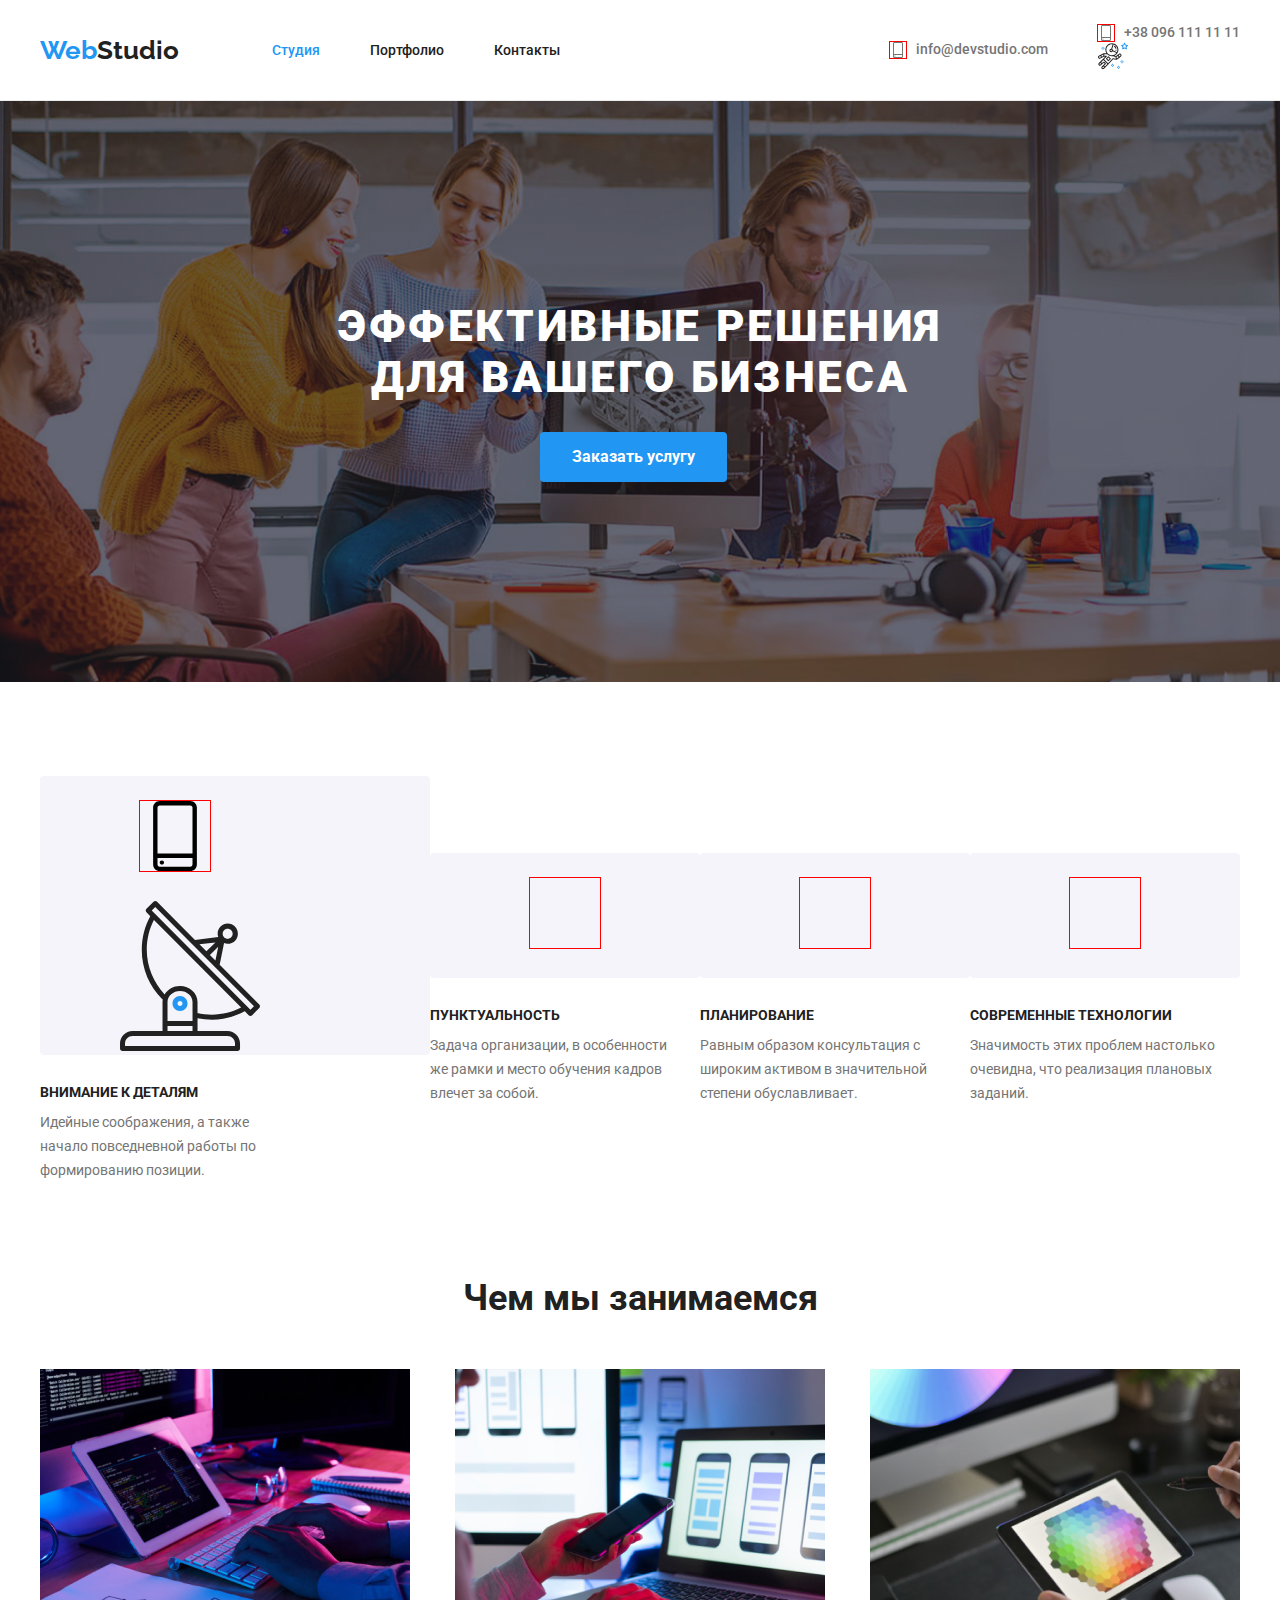
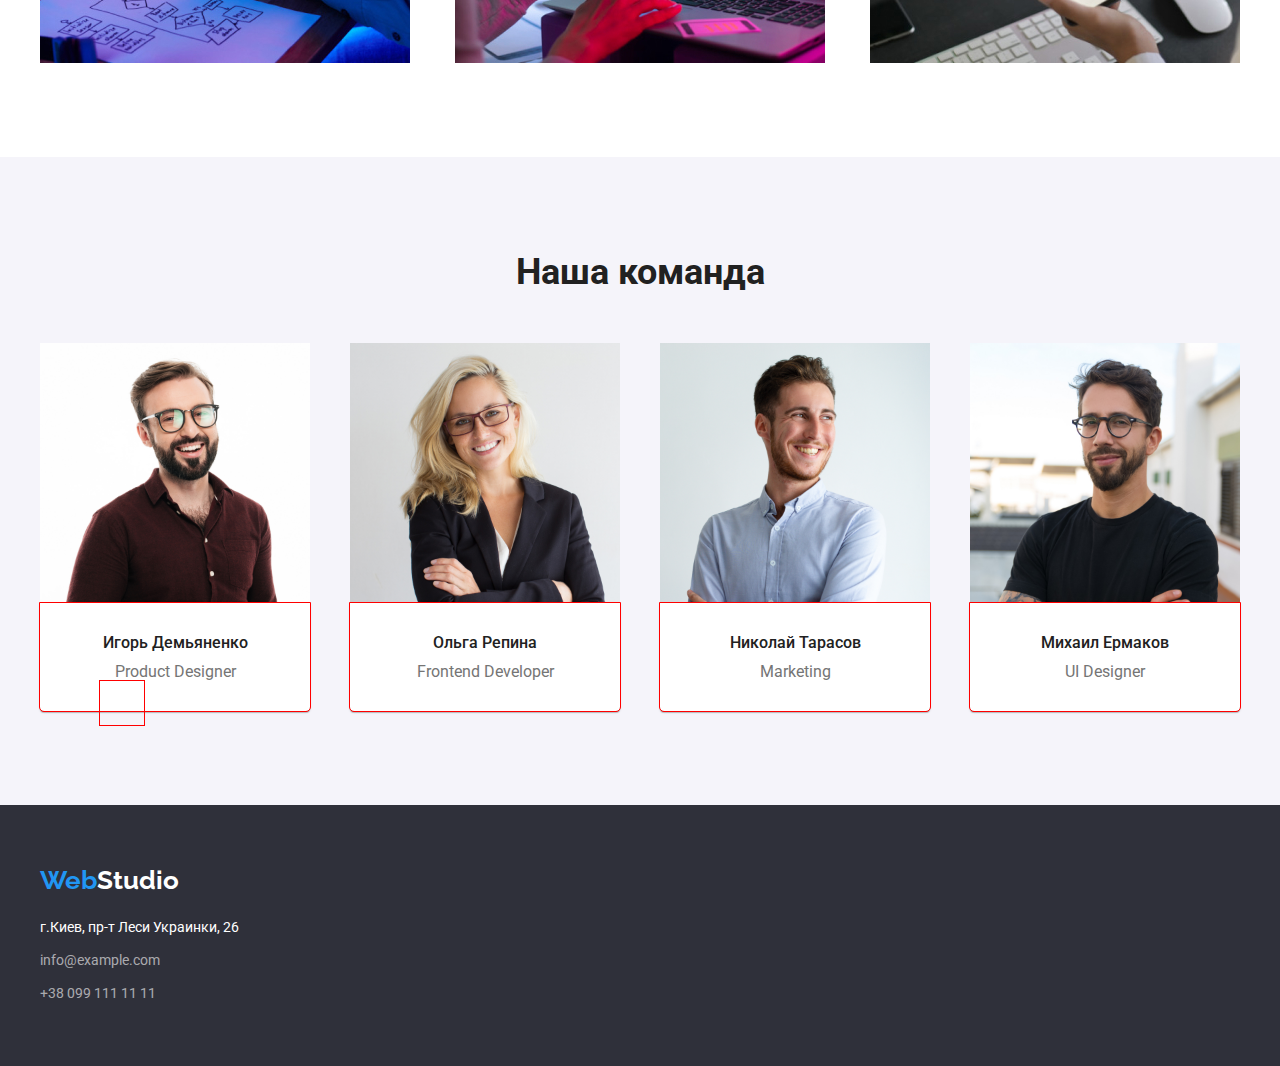
==== commit ff4c26a3: "t56346" ====
--- a/index.html
+++ b/index.html
@@ -18,128 +18,7 @@
 </head>
 
 <body>
-    <!-- СВГ-СПРАЙТЫ -->
-    <!-- СПРАЙТ-1 КОНТАКТЫ -->
-        <svg aria-hidden="true" style="position: absolute; width: 0; height: 0; overflow: hidden;" version="1.1" xmlns="http://www.w3.org/2000/svg" xmlns:xlink="http://www.w3.org/1999/xlink">
-        <defs>
-        <symbol id="icon-envelope" viewBox="0 0 43 32">
-        <path d="M38.667 0h-34.667c-2.206 0-4 1.794-4 4v24c0 2.206 1.794 4 4 4h34.667c2.206 0 4-1.794 4-4v-24c0-2.206-1.794-4-4-4v0zM38.667 2.667c0.181 0 0.353 0.038 0.511 0.103l-17.844 15.466-17.844-15.466c0.158-0.066 0.33-0.103 0.511-0.103h34.667zM38.667 29.333h-34.667c-0.736 0-1.333-0.598-1.333-1.333v-22.413l17.793 15.421c0.251 0.217 0.563 0.326 0.874 0.326s0.622-0.108 0.874-0.326l17.793-15.421v22.413c0 0.736-0.598 1.333-1.333 1.333v0z"></path>
-        </symbol>
-        <symbol id="icon-smartphone" viewBox="0 0 20 32">
-        <path d="M17 0h-14c-1.654 0-3 1.346-3 3v26c0 1.654 1.346 3 3 3h14c1.654 0 3-1.346 3-3v-26c0-1.654-1.346-3-3-3zM3 2h14c0.552 0 1 0.448 1 1v21h-16v-21c0-0.552 0.448-1 1-1zM17 30h-14c-0.552 0-1-0.448-1-1v-3h16v3c0 0.552-0.448 1-1 1z"></path>
-        <path d="M4.707 27.478c0.391 0.365 0.391 0.956 0 1.321s-1.024 0.365-1.414 0c-0.391-0.365-0.391-0.956 0-1.321s1.024-0.365 1.414 0z"></path>
-        </symbol>
-        </defs>
-        </svg>
-    <!--СПРАЙТ-2 СОЦ.СЕТИ  -->
-        <svg aria-hidden="true" style="position: absolute; width: 0; height: 0; overflow: hidden;" version="1.1" xmlns="http://www.w3.org/2000/svg" xmlns:xlink="http://www.w3.org/1999/xlink">
-        <defs>
-        <symbol id="icon-facebook" viewBox="0 0 32 32">
-        <path d="M32 16c0 4.418-1.791 8.418-4.686 11.314s-6.895 4.686-11.314 4.686-8.418-1.791-11.314-4.686c-2.895-2.895-4.686-6.895-4.686-11.314s1.791-8.418 4.686-11.314 6.895-4.686 11.314-4.686c4.418 0 8.418 1.791 11.314 4.686s4.686 6.895 4.686 11.314z"></path>
-        <path d="M18.422 11.142h1.328v-2.313c-0.229-0.031-1.017-0.102-1.935-0.102-1.915 0-3.226 1.204-3.226 3.418v2.037h-2.113v2.585h2.113v6.505h2.59v-6.505h2.027l0.322-2.585h-2.35v-1.781c0.001-0.747 0.202-1.259 1.243-1.259z"></path>
-        </symbol>
-        <symbol id="icon-instagram" viewBox="0 0 32 32">
-        <path d="M32 16c0 4.418-1.791 8.418-4.686 11.314s-6.895 4.686-11.314 4.686-8.418-1.791-11.314-4.686c-2.895-2.895-4.686-6.895-4.686-11.314s1.791-8.418 4.686-11.314 6.895-4.686 11.314-4.686c4.418 0 8.418 1.791 11.314 4.686s4.686 6.895 4.686 11.314z"></path>
-        <path d="M23.258 13.004c-0.034-0.773-0.159-1.304-0.338-1.765-0.185-0.489-0.469-0.926-0.841-1.29-0.364-0.369-0.804-0.656-1.287-0.838-0.463-0.179-0.992-0.304-1.764-0.338-0.779-0.037-1.026-0.046-3.001-0.046s-2.222 0.009-2.998 0.043c-0.773 0.034-1.304 0.159-1.764 0.338-0.489 0.185-0.926 0.469-1.29 0.841-0.369 0.364-0.656 0.804-0.838 1.287-0.179 0.463-0.304 0.992-0.338 1.764-0.037 0.779-0.045 1.026-0.045 3.001s0.008 2.222 0.043 2.998c0.034 0.773 0.159 1.304 0.338 1.765 0.185 0.489 0.472 0.926 0.841 1.29 0.364 0.369 0.804 0.656 1.287 0.838 0.463 0.179 0.992 0.304 1.765 0.338 0.776 0.034 1.023 0.043 2.998 0.043s2.222-0.008 2.998-0.043c0.773-0.034 1.304-0.159 1.764-0.338 0.978-0.378 1.75-1.151 2.128-2.128 0.179-0.463 0.304-0.992 0.338-1.765 0.034-0.776 0.043-1.023 0.043-2.998s-0.003-2.222-0.037-2.998zM21.949 18.942c-0.031 0.71-0.151 1.094-0.25 1.35-0.244 0.634-0.747 1.137-1.381 1.381-0.256 0.099-0.642 0.219-1.35 0.25-0.767 0.034-0.997 0.043-2.938 0.043s-2.174-0.008-2.938-0.043c-0.71-0.031-1.094-0.15-1.35-0.25-0.315-0.116-0.602-0.301-0.835-0.543-0.242-0.236-0.426-0.52-0.543-0.835-0.099-0.256-0.219-0.642-0.25-1.35-0.034-0.767-0.043-0.997-0.043-2.938s0.008-2.174 0.043-2.938c0.031-0.71 0.151-1.094 0.25-1.35 0.117-0.315 0.301-0.602 0.546-0.835 0.236-0.242 0.52-0.426 0.835-0.543 0.256-0.099 0.642-0.219 1.35-0.25 0.767-0.034 0.997-0.043 2.938-0.043 1.944 0 2.174 0.008 2.938 0.043 0.71 0.031 1.094 0.151 1.35 0.25 0.315 0.116 0.602 0.301 0.835 0.543 0.241 0.236 0.426 0.52 0.543 0.835 0.099 0.256 0.219 0.642 0.25 1.35 0.034 0.767 0.043 0.997 0.043 2.938s-0.009 2.168-0.043 2.935z"></path>
-        <path d="M16.027 12.265c-2.063 0-3.736 1.674-3.736 3.736s1.674 3.736 3.736 3.736c2.063 0 3.736-1.674 3.736-3.736s-1.674-3.736-3.736-3.736zM16.027 18.425c-1.338 0-2.424-1.085-2.424-2.424s1.086-2.424 2.424-2.424c1.338 0 2.424 1.085 2.424 2.424s-1.085 2.424-2.424 2.424z"></path>
-        <path d="M20.784 12.117c0 0.482-0.391 0.872-0.872 0.872s-0.872-0.391-0.872-0.872c0-0.482 0.391-0.872 0.872-0.872s0.872 0.39 0.872 0.872z"></path>
-        </symbol>
-        <symbol id="icon-linkedin" viewBox="0 0 32 32">
-        <path d="M32 16c0 4.418-1.791 8.418-4.686 11.314s-6.895 4.686-11.314 4.686-8.418-1.791-11.314-4.686c-2.895-2.895-4.686-6.895-4.686-11.314s1.791-8.418 4.686-11.314 6.895-4.686 11.314-4.686c4.418 0 8.418 1.791 11.314 4.686s4.686 6.895 4.686 11.314z"></path>
-        <path d="M23.269 23.273v-0.001h0.004v-5.335c0-2.61-0.562-4.62-3.613-4.62-1.467 0-2.451 0.805-2.853 1.568h-0.042v-1.324h-2.893v9.711h3.012v-4.809c0-1.266 0.24-2.49 1.808-2.49 1.545 0 1.568 1.445 1.568 2.572v4.728h3.009z"></path>
-        <path d="M8.967 13.562h3.016v9.711h-3.016v-9.711z"></path>
-        <path d="M10.474 8.727c-0.964 0-1.747 0.782-1.747 1.747s0.782 1.763 1.747 1.763c0.964 0 1.747-0.799 1.747-1.763s-0.783-1.747-1.747-1.747v0z"></path>
-        </symbol>
-        <symbol id="icon-twitter" viewBox="0 0 32 32">
-        <path d="M32 16c0 4.418-1.791 8.418-4.686 11.314s-6.895 4.686-11.314 4.686-8.418-1.791-11.314-4.686c-2.895-2.895-4.686-6.895-4.686-11.314s1.791-8.418 4.686-11.314 6.895-4.686 11.314-4.686c4.418 0 8.418 1.791 11.314 4.686s4.686 6.895 4.686 11.314z"></path>
-        <path d="M23.273 11.49c-0.541 0.237-1.117 0.394-1.718 0.471 0.618-0.369 1.090-0.949 1.312-1.648-0.576 0.344-1.213 0.586-1.891 0.722-0.547-0.583-1.327-0.944-2.178-0.944-1.651 0-2.98 1.34-2.98 2.983 0 0.236 0.020 0.464 0.069 0.68-2.479-0.121-4.673-1.309-6.146-3.119-0.257 0.446-0.408 0.957-0.408 1.507 0 1.033 0.532 1.948 1.325 2.478-0.479-0.009-0.949-0.148-1.347-0.367 0 0.009 0 0.021 0 0.033 0 1.449 1.034 2.653 2.389 2.93-0.243 0.066-0.507 0.098-0.782 0.098-0.191 0-0.384-0.011-0.565-0.051 0.386 1.181 1.483 2.049 2.786 2.077-1.015 0.794-2.303 1.272-3.697 1.272-0.245 0-0.479-0.011-0.714-0.041 1.321 0.852 2.886 1.338 4.575 1.338 5.487 0 8.487-4.545 8.487-8.485 0-0.132-0.005-0.259-0.011-0.385 0.592-0.42 1.089-0.944 1.495-1.548z"></path>
-        </symbol>
-        </defs>
-        </svg>
-    <!-- СПРАЙТ-3 ПОСТОЯННЫЕ КЛИЕНТЫ -->
-        <svg aria-hidden="true" style="position: absolute; width: 0; height: 0; overflow: hidden;" version="1.1" xmlns="http://www.w3.org/2000/svg" xmlns:xlink="http://www.w3.org/1999/xlink">
-        <defs>
-        <symbol id="icon-logo-1" viewBox="0 0 57 32">
-        <path d="M20.267 3.733l3.738 3.538-6.938-0.004v17.166h18.133v-6.564l3.733 3.534v-17.671h-18.667zM35.036 17.455l-10.597-10.032h10.597v10.032zM31.746 21.923h-11.81v-11.545h0.835v10.764h10.975v0.782zM22.725 26.72l-0.436 0.898-0.436-0.898h-0.366l0.637 1.198v0.698h0.331v-0.698l0.635-1.198h-0.365zM23.273 28.615l0.154-0.441h0.734l0.155 0.441h0.344l-0.717-1.896h-0.296l-0.716 1.896h0.342zM23.794 27.122l0.275 0.786h-0.549l0.275-0.786zM25.531 27.863c-0.048 0.073-0.072 0.153-0.072 0.241 0 0.16 0.056 0.29 0.168 0.389s0.263 0.148 0.451 0.148 0.349-0.051 0.484-0.152l0.107 0.126h0.367l-0.279-0.329c0.109-0.149 0.164-0.341 0.164-0.574h-0.275c0 0.128-0.026 0.243-0.079 0.348l-0.366-0.432 0.129-0.094c0.091-0.066 0.157-0.132 0.197-0.198s0.060-0.14 0.060-0.219c0-0.12-0.044-0.22-0.133-0.301s-0.201-0.122-0.339-0.122c-0.153 0-0.274 0.043-0.365 0.13s-0.135 0.203-0.135 0.352c0 0.061 0.014 0.124 0.043 0.189s0.081 0.144 0.155 0.237c-0.141 0.101-0.235 0.188-0.283 0.262zM26.386 28.282c-0.093 0.071-0.193 0.107-0.299 0.107-0.095 0-0.17-0.027-0.227-0.082s-0.085-0.126-0.085-0.214c0-0.102 0.052-0.192 0.156-0.271l0.040-0.029 0.414 0.488zM26.046 27.442c-0.089-0.11-0.134-0.202-0.134-0.275 0-0.063 0.018-0.116 0.055-0.158s0.085-0.063 0.147-0.063c0.057 0 0.105 0.018 0.142 0.053s0.056 0.077 0.056 0.126c0 0.075-0.027 0.136-0.081 0.184l-0.040 0.033-0.145 0.099zM29.132 28.472c0.13-0.114 0.205-0.272 0.224-0.474h-0.328c-0.017 0.135-0.059 0.232-0.124 0.29s-0.162 0.087-0.292 0.087c-0.142 0-0.249-0.054-0.323-0.161s-0.109-0.264-0.109-0.469v-0.168c0.002-0.202 0.041-0.355 0.117-0.46s0.188-0.158 0.331-0.158c0.123 0 0.217 0.030 0.28 0.091s0.104 0.158 0.12 0.294h0.328c-0.021-0.207-0.095-0.368-0.223-0.482s-0.296-0.171-0.505-0.171c-0.155 0-0.293 0.037-0.411 0.111s-0.209 0.179-0.272 0.315c-0.063 0.136-0.095 0.294-0.095 0.473v0.177c0.003 0.174 0.035 0.328 0.098 0.46s0.151 0.234 0.266 0.306c0.115 0.071 0.249 0.107 0.4 0.107 0.216 0 0.389-0.056 0.52-0.169zM31.068 28.206c0.064-0.141 0.096-0.304 0.096-0.49v-0.105c-0.001-0.185-0.034-0.347-0.099-0.486s-0.158-0.247-0.277-0.32c-0.119-0.075-0.256-0.112-0.41-0.112s-0.292 0.038-0.411 0.113c-0.119 0.075-0.211 0.183-0.277 0.324s-0.098 0.305-0.098 0.49v0.107c0.001 0.181 0.034 0.342 0.099 0.48s0.159 0.246 0.279 0.322c0.121 0.075 0.258 0.112 0.411 0.112 0.155 0 0.293-0.037 0.411-0.112s0.212-0.183 0.276-0.323zM30.716 27.135c0.080 0.112 0.12 0.273 0.12 0.483v0.099c0 0.214-0.040 0.376-0.119 0.487s-0.19 0.167-0.336 0.167c-0.144 0-0.257-0.057-0.339-0.171s-0.121-0.275-0.121-0.483v-0.109c0.002-0.204 0.043-0.362 0.122-0.473s0.192-0.168 0.335-0.168c0.146 0 0.258 0.056 0.337 0.168z"></path>
-        </symbol>
-        <symbol id="icon-logo-2" viewBox="0 0 57 32">
-        <path d="M26.727 3.165h-0.073c-0.112-0.007-0.224-0.010-0.336-0.012v0h-0.243c-0.212 0-0.428 0.005-0.642 0.016-0.016-0.001-0.032-0.001-0.049 0-1.944 0.11-3.848 0.596-5.609 1.431l-0.231 0.111v11.809l0.54-0.183c0.474-0.163 0.978-0.309 1.5-0.445 1.411-0.362 2.861-0.555 4.317-0.574v1.551c-0.193 0.001-0.38 0.007-0.568 0.016h-0.045c-1.121 0.061-2.233 0.232-3.322 0.51-1.378 0.345-2.708 0.863-3.957 1.542v-15.145c1.298-0.757 2.695-1.325 4.151-1.688 1.278-0.33 2.593-0.5 3.913-0.504h0.228c0.273 0.007 0.538 0.019 0.788 0.038 0.658 0.046 1.31 0.15 1.95 0.311v1.527c-0.621-0.145-1.253-0.24-1.889-0.285-0.013-0.001-0.026-0.002-0.039-0.003-0.132-0.011-0.263-0.022-0.386-0.022zM29.415 4.726c0.339 0.026 0.689 0.038 1.044 0.038 1.388-0.005 2.769-0.182 4.114-0.528 1.378-0.346 2.706-0.865 3.956-1.543v14.875c-1.298 0.756-2.696 1.325-4.153 1.688-1.279 0.329-2.593 0.498-3.913 0.503-1 0.008-1.997-0.11-2.968-0.35v-14.971c0.229 0.053 0.465 0.102 0.706 0.142 0.394 0.066 0.81 0.115 1.214 0.145zM36.985 4.841l-0.54 0.182c-0.497 0.167-0.997 0.316-1.5 0.449-1.465 0.377-2.971 0.57-4.483 0.575-0.352 0-0.676-0.010-0.989-0.030l-0.43-0.028v12.148l0.37 0.033c0.343 0.030 0.696 0.045 1.052 0.045 1.191-0.005 2.377-0.159 3.531-0.457 0.95-0.238 1.874-0.57 2.759-0.991l0.231-0.111v-11.813z"></path>
-        <path d="M19.060 24.113c-0.078-0.080-0.171-0.144-0.274-0.186s-0.214-0.061-0.326-0.057c-0.119-0.002-0.237 0.021-0.347 0.065-0.101 0.040-0.193 0.101-0.27 0.178s-0.135 0.17-0.174 0.271c-0.042 0.107-0.063 0.22-0.062 0.335v2.023c-0.005 0.143 0.022 0.284 0.080 0.415 0.048 0.104 0.117 0.196 0.202 0.271 0.081 0.068 0.176 0.117 0.278 0.144 0.098 0.028 0.2 0.042 0.302 0.042 0.113 0.001 0.224-0.023 0.326-0.070 0.101-0.044 0.193-0.108 0.27-0.187 0.075-0.079 0.135-0.171 0.177-0.271 0.043-0.102 0.065-0.212 0.065-0.323v-0.226h-0.529v0.18c0.002 0.062-0.009 0.123-0.031 0.18-0.017 0.043-0.043 0.082-0.077 0.114-0.033 0.026-0.070 0.046-0.111 0.058-0.036 0.012-0.073 0.018-0.111 0.019-0.047 0.006-0.095-0.002-0.139-0.021s-0.081-0.049-0.11-0.088c-0.050-0.081-0.074-0.176-0.070-0.271v-1.887c-0.003-0.105 0.019-0.208 0.065-0.302 0.027-0.043 0.066-0.077 0.112-0.098s0.097-0.030 0.147-0.024c0.046-0.002 0.091 0.008 0.132 0.028s0.077 0.049 0.104 0.086c0.059 0.078 0.090 0.173 0.088 0.271v0.175h0.524v-0.206c0.001-0.121-0.021-0.241-0.065-0.354-0.039-0.106-0.099-0.203-0.177-0.285z"></path>
-        <path d="M22.202 24.090c-0.169-0.142-0.381-0.221-0.602-0.222-0.108 0-0.215 0.020-0.316 0.057-0.103 0.037-0.198 0.093-0.279 0.165-0.088 0.079-0.158 0.175-0.205 0.283-0.053 0.124-0.079 0.257-0.077 0.392v1.941c-0.004 0.137 0.023 0.272 0.077 0.397 0.048 0.104 0.118 0.197 0.205 0.271 0.081 0.075 0.176 0.133 0.279 0.171 0.101 0.037 0.208 0.056 0.316 0.057s0.215-0.020 0.316-0.057c0.105-0.038 0.202-0.096 0.286-0.171 0.084-0.076 0.152-0.168 0.2-0.271 0.054-0.125 0.081-0.261 0.077-0.397v-1.941c0.003-0.135-0.024-0.268-0.077-0.392-0.047-0.107-0.115-0.203-0.2-0.283zM21.955 26.706c0.004 0.052-0.003 0.104-0.021 0.152s-0.047 0.092-0.084 0.128c-0.070 0.059-0.158 0.091-0.249 0.091s-0.179-0.032-0.249-0.091c-0.037-0.036-0.066-0.080-0.084-0.128s-0.025-0.101-0.021-0.152v-1.941c-0.004-0.052 0.003-0.104 0.021-0.152s0.047-0.092 0.084-0.128c0.070-0.059 0.158-0.091 0.249-0.091s0.179 0.032 0.249 0.091c0.037 0.036 0.066 0.080 0.084 0.128s0.025 0.101 0.021 0.152v1.941z"></path>
-        <path d="M26.329 27.573v-3.674h-0.509l-0.668 1.945h-0.009l-0.673-1.945h-0.503v3.674h0.525v-2.235h0.009l0.514 1.58h0.262l0.518-1.58h0.009v2.235h0.525z"></path>
-        <path d="M29.311 24.157c-0.081-0.091-0.183-0.16-0.297-0.201-0.123-0.040-0.251-0.059-0.38-0.057h-0.78v3.674h0.523v-1.435h0.27c0.163 0.007 0.326-0.027 0.472-0.1 0.119-0.066 0.218-0.163 0.287-0.281 0.061-0.098 0.101-0.206 0.12-0.32 0.021-0.138 0.030-0.278 0.028-0.418 0.005-0.176-0.012-0.353-0.051-0.525-0.035-0.127-0.101-0.243-0.193-0.338zM29.041 25.277c-0.002 0.067-0.019 0.132-0.049 0.191-0.030 0.056-0.077 0.102-0.135 0.129-0.078 0.035-0.162 0.050-0.247 0.046h-0.239v-1.249h0.27c0.081-0.004 0.162 0.012 0.236 0.046 0.054 0.031 0.097 0.079 0.123 0.136 0.029 0.065 0.044 0.134 0.046 0.205 0 0.077 0 0.159 0 0.244s0.005 0.174 0 0.252h-0.005z"></path>
-        <path d="M31.791 23.899h-0.429l-0.809 3.674h0.523l0.154-0.789h0.714l0.154 0.789h0.524l-0.83-3.674zM31.308 26.283l0.258-1.332h0.009l0.256 1.332h-0.524z"></path>
-        <path d="M35.173 26.112h-0.009l-0.791-2.213h-0.503v3.674h0.523v-2.209h0.011l0.8 2.209h0.492v-3.674h-0.523v2.213z"></path>
-        <path d="M38.372 23.899l-0.421 1.461h-0.011l-0.421-1.461h-0.554l0.719 2.121v1.553h0.524v-1.553l0.719-2.121h-0.554z"></path>
-        <path d="M17.6 28.61h0.252v0.708h0.171v-0.708h0.251v-0.145h-0.675v0.145z"></path>
-        <path d="M19.721 28.465l-0.331 0.853h0.182l0.070-0.194h0.34l0.073 0.194h0.186l-0.339-0.853h-0.182zM19.694 28.981l0.116-0.316 0.116 0.316h-0.232z"></path>
-        <path d="M21.818 29.004h0.197v0.11c-0.058 0.046-0.129 0.071-0.202 0.072-0.034 0.002-0.069-0.004-0.1-0.019s-0.059-0.036-0.081-0.063c-0.045-0.065-0.068-0.143-0.063-0.222 0-0.19 0.082-0.285 0.246-0.285 0.043-0.004 0.086 0.007 0.121 0.032s0.061 0.062 0.072 0.104l0.169-0.033c-0.036-0.167-0.156-0.251-0.362-0.251-0.11-0.003-0.216 0.036-0.298 0.11-0.043 0.042-0.076 0.094-0.097 0.15s-0.030 0.117-0.025 0.178c-0.005 0.117 0.034 0.231 0.109 0.32 0.042 0.043 0.092 0.077 0.148 0.098s0.116 0.031 0.176 0.027c0.134 0.004 0.263-0.045 0.362-0.136v-0.336h-0.37v0.144z"></path>
-        <path d="M23.959 28.465h-0.173v0.853h0.598v-0.145h-0.425v-0.708z"></path>
-        <path d="M25.769 28.465h-0.173v0.853h0.173v-0.853z"></path>
-        <path d="M27.539 29.035l-0.349-0.57h-0.167v0.853h0.161v-0.557l0.343 0.557h0.171v-0.853h-0.158v0.57z"></path>
-        <path d="M29.14 28.943h0.425v-0.145h-0.425v-0.187h0.457v-0.145h-0.63v0.853h0.648v-0.145h-0.475v-0.231z"></path>
-        <path d="M33.020 28.802h-0.336v-0.336h-0.171v0.853h0.171v-0.373h0.336v0.373h0.171v-0.853h-0.171v0.336z"></path>
-        <path d="M34.629 28.943h0.426v-0.145h-0.426v-0.187h0.459v-0.145h-0.63v0.853h0.646v-0.145h-0.475v-0.231z"></path>
-        <path d="M36.812 28.943c0.148-0.023 0.224-0.102 0.224-0.237 0.004-0.036-0.001-0.073-0.016-0.106s-0.038-0.062-0.068-0.083c-0.077-0.039-0.163-0.056-0.25-0.050h-0.362v0.853h0.171v-0.357h0.034c0.037-0.002 0.073 0.004 0.107 0.019 0.025 0.015 0.046 0.037 0.061 0.062l0.186 0.271h0.205l-0.104-0.167c-0.046-0.082-0.111-0.153-0.189-0.205zM36.64 28.825h-0.127v-0.214h0.135c0.059-0.005 0.118 0.002 0.174 0.020 0.012 0.011 0.022 0.025 0.029 0.040s0.009 0.032 0.009 0.049c-0.001 0.017-0.005 0.033-0.013 0.048s-0.019 0.027-0.032 0.037c-0.056 0.017-0.115 0.024-0.174 0.020z"></path>
-        <path d="M38.458 28.943h0.425v-0.145h-0.425v-0.187h0.459v-0.145h-0.631v0.853h0.648v-0.145h-0.475v-0.231z"></path>
-        </symbol>
-        <symbol id="icon-logo-3" viewBox="0 0 57 32">
-        <path d="M19.417 26.187c0.008 0 0.017 0.002 0.025 0.005s0.015 0.007 0.020 0.013l0.116 0.111c-0.090 0.090-0.202 0.162-0.327 0.211-0.147 0.053-0.305 0.079-0.464 0.076-0.149 0.003-0.298-0.021-0.436-0.071-0.125-0.045-0.237-0.113-0.329-0.2-0.094-0.089-0.166-0.194-0.212-0.308-0.051-0.127-0.076-0.261-0.074-0.396-0.002-0.135 0.025-0.27 0.080-0.397 0.051-0.115 0.127-0.22 0.225-0.308 0.099-0.087 0.218-0.155 0.349-0.201 0.143-0.048 0.296-0.072 0.449-0.071 0.143-0.003 0.285 0.019 0.417 0.064 0.115 0.043 0.221 0.104 0.313 0.178l-0.097 0.119c-0.007 0.008-0.015 0.016-0.025 0.021-0.012 0.007-0.025 0.010-0.039 0.009-0.015-0.001-0.030-0.005-0.042-0.013l-0.052-0.032-0.073-0.040c-0.031-0.015-0.064-0.028-0.097-0.039-0.043-0.013-0.087-0.024-0.132-0.032-0.057-0.009-0.115-0.013-0.173-0.013-0.111-0.001-0.22 0.017-0.323 0.053-0.096 0.034-0.182 0.084-0.253 0.149-0.073 0.069-0.128 0.15-0.164 0.238-0.041 0.101-0.061 0.207-0.060 0.313-0.002 0.108 0.018 0.216 0.060 0.318 0.035 0.087 0.090 0.167 0.161 0.236 0.067 0.064 0.149 0.114 0.241 0.147 0.095 0.034 0.197 0.051 0.3 0.050 0.059 0.001 0.119-0.003 0.177-0.010 0.096-0.010 0.188-0.039 0.269-0.085 0.041-0.023 0.079-0.049 0.115-0.078 0.015-0.012 0.035-0.020 0.055-0.020z"></path>
-        <path d="M22.776 25.629c0.002 0.134-0.025 0.267-0.078 0.393-0.047 0.114-0.122 0.218-0.219 0.305s-0.214 0.155-0.344 0.2c-0.285 0.094-0.599 0.094-0.884 0-0.129-0.046-0.245-0.114-0.342-0.201-0.097-0.089-0.172-0.194-0.221-0.308-0.105-0.255-0.105-0.533 0-0.787 0.050-0.115 0.125-0.22 0.221-0.31 0.097-0.084 0.214-0.15 0.342-0.193 0.284-0.096 0.6-0.096 0.884 0 0.129 0.046 0.246 0.114 0.343 0.201 0.096 0.088 0.17 0.191 0.22 0.304 0.054 0.127 0.080 0.261 0.078 0.395zM22.47 25.629c0.002-0.107-0.016-0.214-0.055-0.316-0.033-0.087-0.086-0.168-0.156-0.236-0.068-0.065-0.152-0.116-0.246-0.149-0.207-0.069-0.436-0.069-0.643 0-0.094 0.033-0.178 0.084-0.246 0.149-0.071 0.068-0.125 0.149-0.157 0.236-0.074 0.206-0.074 0.426 0 0.632 0.033 0.087 0.086 0.168 0.157 0.236 0.068 0.065 0.152 0.115 0.246 0.148 0.207 0.067 0.435 0.067 0.643 0 0.093-0.033 0.177-0.083 0.246-0.148 0.070-0.069 0.123-0.149 0.156-0.236 0.039-0.102 0.058-0.209 0.055-0.316z"></path>
-        <path d="M25.067 25.96l0.030 0.071c0.012-0.025 0.022-0.048 0.033-0.071 0.011-0.024 0.024-0.047 0.038-0.070l0.743-1.174c0.015-0.020 0.028-0.033 0.042-0.037 0.020-0.005 0.040-0.007 0.061-0.006h0.22v1.909h-0.26v-1.404c0-0.018 0-0.038 0-0.059-0.001-0.022-0.001-0.044 0-0.066l-0.747 1.19c-0.009 0.018-0.025 0.033-0.044 0.043s-0.041 0.016-0.064 0.016h-0.042c-0.023 0-0.045-0.005-0.064-0.016s-0.034-0.026-0.044-0.044l-0.769-1.198c0 0.023 0 0.046 0 0.068s0 0.043 0 0.061v1.404h-0.252v-1.905h0.22c0.021-0.001 0.041 0.001 0.061 0.006 0.018 0.008 0.032 0.021 0.041 0.037l0.759 1.175c0.015 0.022 0.028 0.045 0.038 0.068z"></path>
-        <path d="M27.864 25.865v0.715h-0.291v-1.906h0.649c0.122-0.002 0.244 0.012 0.362 0.042 0.094 0.023 0.181 0.064 0.256 0.119 0.065 0.052 0.114 0.116 0.145 0.187 0.034 0.078 0.051 0.161 0.049 0.244 0.001 0.084-0.017 0.167-0.054 0.244-0.035 0.073-0.089 0.138-0.157 0.191-0.075 0.057-0.162 0.1-0.257 0.126-0.113 0.031-0.232 0.046-0.35 0.044l-0.352-0.005zM27.864 25.66h0.352c0.076 0.001 0.153-0.009 0.225-0.029 0.060-0.018 0.115-0.046 0.163-0.082 0.044-0.035 0.078-0.078 0.099-0.126 0.024-0.051 0.036-0.105 0.035-0.16 0.003-0.053-0.007-0.106-0.029-0.155s-0.057-0.094-0.102-0.13c-0.111-0.075-0.251-0.112-0.391-0.102h-0.352v0.786z"></path>
-        <path d="M31.772 26.583h-0.23c-0.023 0.001-0.046-0.006-0.064-0.018-0.017-0.012-0.029-0.027-0.038-0.044l-0.198-0.461h-0.993l-0.205 0.461c-0.008 0.017-0.020 0.032-0.036 0.043-0.018 0.013-0.042 0.020-0.065 0.019h-0.23l0.872-1.909h0.302l0.884 1.909zM30.333 25.874h0.82l-0.346-0.777c-0.026-0.058-0.048-0.118-0.065-0.179l-0.034 0.1c-0.010 0.030-0.022 0.058-0.032 0.081l-0.343 0.776z"></path>
-        <path d="M33.029 24.682c0.017 0.008 0.032 0.020 0.044 0.034l1.272 1.439c0-0.023 0-0.046 0-0.067s0-0.043 0-0.063v-1.352h0.26v1.909h-0.145c-0.021 0.001-0.041-0.003-0.060-0.011-0.018-0.009-0.034-0.021-0.047-0.035l-1.271-1.438c0.001 0.022 0.001 0.044 0 0.066 0 0.021 0 0.040 0 0.058v1.361h-0.26v-1.909h0.154c0.018-0 0.036 0.003 0.052 0.009z"></path>
-        <path d="M36.748 25.823v0.758h-0.291v-0.758l-0.804-1.15h0.26c0.022-0.001 0.045 0.005 0.063 0.016 0.016 0.012 0.029 0.027 0.039 0.043l0.503 0.742c0.020 0.032 0.038 0.061 0.052 0.088s0.026 0.054 0.036 0.081l0.038-0.082c0.014-0.030 0.031-0.059 0.049-0.087l0.496-0.747c0.010-0.015 0.023-0.028 0.038-0.040 0.017-0.013 0.040-0.020 0.063-0.019h0.263l-0.806 1.155z"></path>
-        <path d="M24.923 21.47c0.127 0.014 0.255 0.025 0.384 0.035 1.962-0.763 3.622-2.011 4.772-3.588s1.74-3.415 1.695-5.282l-2.162-1.879c0.44 1.988 0.234 4.043-0.594 5.935s-2.245 3.547-4.094 4.779z"></path>
-        <path d="M24.151 21.383l0.058 0.010c1.975-1.228 3.482-2.942 4.323-4.921s0.981-4.133 0.4-6.181l-3.080-2.676c1.246 2.2 1.747 4.661 1.446 7.098s-1.393 4.75-3.147 6.67z"></path>
-        <path d="M34.596 14.841c-0.523 2.052-1.794 3.902-3.624 5.276-0.534 0.404-1.111 0.763-1.722 1.074 1.49-0.38 2.859-1.053 4.003-1.966s2.030-2.042 2.592-3.3l-1.249-1.084z"></path>
-        <path d="M34.106 14.539l-1.778-1.545c-0.034 1.762-0.61 3.483-1.669 4.986s-2.562 2.731-4.352 3.559h0.009c0.399-0 0.798-0.021 1.194-0.062 1.673-0.593 3.151-1.537 4.303-2.748s1.94-2.65 2.295-4.189z"></path>
-        <path d="M24.409 6.486l-2.122-1.846c-1.897 0.637-3.528 1.756-4.68 3.212s-1.772 3.179-1.778 4.946v0c0.007 1.952 0.763 3.846 2.149 5.383s3.322 2.628 5.501 3.101c1.946-2.060 3.085-4.605 3.252-7.266s-0.647-5.299-2.323-7.53z"></path>
-        <path d="M39.008 14.255c-0.008-2.316-1.070-4.535-2.955-6.173s-4.439-2.561-7.105-2.567c-1.232-0.001-2.453 0.196-3.602 0.582l12.99 11.286c0.445-0.998 0.673-2.058 0.672-3.128z"></path>
-        </symbol>
-        <symbol id="icon-logo-4" viewBox="0 0 57 32">
-        <path d="M12.878 11.255h-0.002c-1.279 0-2.316 0.921-2.316 2.058v0.001c0 1.137 1.037 2.058 2.316 2.058h0.002c1.279 0 2.316-0.921 2.316-2.058v-0.001c0-1.137-1.037-2.058-2.316-2.058z"></path>
-        <path d="M29.971 10.597c-0.004-1.579-0.711-3.092-1.967-4.208s-2.958-1.745-4.735-1.749v0c-1.777 0.003-3.48 0.631-4.737 1.748s-1.964 2.63-1.968 4.209v8.706c0 0 13.405-1.327 13.406-8.704v-0.001z"></path>
-        <path d="M5.867 22.16c0.003 1.098 0.496 2.151 1.369 2.928s2.058 1.215 3.294 1.218c1.236-0.003 2.42-0.441 3.294-1.218s1.366-1.829 1.37-2.927v-6.057c0 0-9.327 0.924-9.327 6.056zM10.53 23.245c-0.242 0-0.478-0.064-0.678-0.183s-0.357-0.289-0.45-0.487c-0.092-0.198-0.117-0.417-0.069-0.627s0.163-0.404 0.334-0.556c0.171-0.152 0.388-0.255 0.625-0.297s0.482-0.020 0.706 0.062c0.223 0.082 0.414 0.221 0.548 0.4s0.206 0.388 0.206 0.603c0.001 0.143-0.031 0.284-0.092 0.417s-0.151 0.252-0.264 0.353c-0.114 0.101-0.248 0.182-0.397 0.236s-0.308 0.083-0.468 0.083v-0.004z"></path>
-        <path d="M19.956 22.647h-0.9v0.93h-0.469v-2.275h1.481v0.38h-1.012v0.588h0.9v0.378zM22.209 22.491c0 0.224-0.040 0.42-0.119 0.589s-0.193 0.299-0.341 0.391c-0.147 0.092-0.316 0.137-0.506 0.137-0.189 0-0.357-0.045-0.505-0.136s-0.262-0.22-0.344-0.387c-0.081-0.169-0.122-0.363-0.123-0.581v-0.112c0-0.224 0.040-0.421 0.12-0.591 0.081-0.171 0.195-0.302 0.342-0.392 0.148-0.092 0.317-0.137 0.506-0.137s0.358 0.046 0.505 0.137c0.148 0.091 0.262 0.221 0.342 0.392 0.081 0.17 0.122 0.366 0.122 0.589v0.102zM21.734 22.388c0-0.238-0.043-0.42-0.128-0.544s-0.207-0.186-0.366-0.186c-0.157 0-0.279 0.061-0.364 0.184-0.085 0.122-0.129 0.301-0.13 0.538v0.111c0 0.232 0.043 0.412 0.128 0.541s0.208 0.192 0.369 0.192c0.157 0 0.278-0.061 0.363-0.184 0.084-0.124 0.127-0.304 0.128-0.541v-0.111zM23.73 22.98c0-0.089-0.031-0.156-0.094-0.203-0.063-0.048-0.175-0.098-0.337-0.15-0.163-0.053-0.291-0.105-0.386-0.156-0.258-0.14-0.387-0.328-0.387-0.564 0-0.123 0.034-0.232 0.103-0.328 0.070-0.097 0.169-0.172 0.298-0.227 0.13-0.054 0.276-0.081 0.438-0.081 0.163 0 0.307 0.030 0.434 0.089 0.127 0.058 0.226 0.141 0.295 0.248s0.106 0.229 0.106 0.366h-0.469c0-0.104-0.033-0.185-0.098-0.242s-0.158-0.087-0.277-0.087c-0.115 0-0.204 0.024-0.267 0.073-0.064 0.048-0.095 0.111-0.095 0.191 0 0.074 0.037 0.136 0.111 0.186 0.075 0.050 0.185 0.097 0.33 0.141 0.267 0.080 0.461 0.18 0.583 0.298s0.183 0.267 0.183 0.444c0 0.197-0.075 0.352-0.223 0.464-0.149 0.111-0.349 0.167-0.602 0.167-0.175 0-0.334-0.032-0.478-0.095-0.144-0.065-0.254-0.153-0.33-0.264s-0.113-0.241-0.113-0.388h0.47c0 0.251 0.15 0.377 0.45 0.377 0.111 0 0.198-0.022 0.261-0.067 0.063-0.046 0.094-0.109 0.094-0.191zM26.231 21.682h-0.697v1.895h-0.469v-1.895h-0.687v-0.38h1.853v0.38zM27.869 22.591h-0.9v0.609h1.056v0.377h-1.525v-2.275h1.522v0.38h-1.053v0.542h0.9v0.367zM29.142 22.744h-0.373v0.833h-0.469v-2.275h0.845c0.269 0 0.476 0.060 0.622 0.18s0.219 0.289 0.219 0.508c0 0.155-0.034 0.285-0.102 0.389-0.067 0.103-0.168 0.185-0.305 0.247l0.492 0.93v0.022h-0.503l-0.427-0.833zM28.769 22.365h0.378c0.118 0 0.209-0.030 0.273-0.089 0.065-0.060 0.097-0.143 0.097-0.248 0-0.107-0.031-0.192-0.092-0.253-0.060-0.061-0.154-0.092-0.28-0.092h-0.377v0.683zM31.609 22.775v0.802h-0.469v-2.275h0.887c0.171 0 0.321 0.031 0.45 0.094s0.23 0.152 0.3 0.267c0.070 0.115 0.105 0.245 0.105 0.392 0 0.223-0.077 0.399-0.23 0.528-0.152 0.128-0.363 0.192-0.633 0.192h-0.411zM31.609 22.396h0.419c0.124 0 0.218-0.029 0.283-0.088 0.066-0.058 0.098-0.142 0.098-0.25 0-0.111-0.033-0.202-0.098-0.27s-0.156-0.104-0.272-0.106h-0.43v0.714zM34.575 22.591h-0.9v0.609h1.056v0.377h-1.525v-2.275h1.522v0.38h-1.053v0.542h0.9v0.367zM36.75 21.682h-0.697v1.895h-0.469v-1.895h-0.688v-0.38h1.853v0.38zM38.387 22.591h-0.9v0.609h1.056v0.377h-1.525v-2.275h1.522v0.38h-1.053v0.542h0.9v0.367zM39.661 22.744h-0.373v0.833h-0.469v-2.275h0.845c0.269 0 0.476 0.060 0.622 0.18s0.219 0.289 0.219 0.508c0 0.155-0.034 0.285-0.102 0.389-0.067 0.103-0.168 0.185-0.305 0.247l0.492 0.93v0.022h-0.503l-0.427-0.833zM39.287 22.365h0.378c0.118 0 0.209-0.030 0.273-0.089 0.065-0.060 0.097-0.143 0.097-0.248 0-0.107-0.031-0.192-0.092-0.253-0.060-0.061-0.154-0.092-0.28-0.092h-0.377v0.683zM42.042 22.98c0-0.089-0.031-0.156-0.094-0.203-0.063-0.048-0.175-0.098-0.337-0.15-0.163-0.053-0.291-0.105-0.386-0.156-0.258-0.14-0.388-0.328-0.388-0.564 0-0.123 0.034-0.232 0.103-0.328 0.070-0.097 0.169-0.172 0.298-0.227 0.13-0.054 0.276-0.081 0.438-0.081 0.163 0 0.307 0.030 0.434 0.089 0.127 0.058 0.226 0.141 0.295 0.248 0.071 0.107 0.106 0.229 0.106 0.366h-0.469c0-0.104-0.033-0.185-0.098-0.242s-0.158-0.087-0.277-0.087c-0.115 0-0.204 0.024-0.267 0.073-0.064 0.048-0.095 0.111-0.095 0.191 0 0.074 0.037 0.136 0.111 0.186 0.075 0.050 0.185 0.097 0.33 0.141 0.267 0.080 0.461 0.18 0.583 0.298s0.183 0.267 0.183 0.444c0 0.197-0.074 0.352-0.223 0.464-0.149 0.111-0.349 0.167-0.602 0.167-0.175 0-0.334-0.032-0.478-0.095-0.144-0.065-0.254-0.153-0.33-0.264-0.075-0.111-0.112-0.241-0.112-0.388h0.47c0 0.251 0.15 0.377 0.45 0.377 0.111 0 0.198-0.022 0.261-0.067 0.063-0.046 0.094-0.109 0.094-0.191z"></path>
-        </symbol>
-        <symbol id="icon-logo-5" viewBox="0 0 57 32">
-        <path d="M14.27 23.859c0.13 0.147 0.199 0.332 0.196 0.521 0.007 0.123-0.017 0.247-0.070 0.361s-0.132 0.216-0.233 0.297c-0.252 0.175-0.565 0.26-0.881 0.24h-1.549v-3.302h1.517c0.299-0.018 0.596 0.059 0.84 0.219 0.098 0.075 0.176 0.17 0.227 0.277s0.074 0.224 0.068 0.341c0.009 0.182-0.054 0.361-0.176 0.505-0.118 0.131-0.28 0.222-0.462 0.258 0.205 0.034 0.391 0.134 0.523 0.282zM12.454 23.36h0.648c0.147 0.010 0.294-0.029 0.412-0.11 0.049-0.040 0.087-0.090 0.111-0.146s0.034-0.116 0.028-0.176c0.005-0.060-0.005-0.12-0.029-0.175s-0.061-0.106-0.108-0.147c-0.122-0.083-0.273-0.123-0.425-0.111h-0.638v0.866zM13.578 24.627c0.052-0.041 0.093-0.093 0.12-0.151s0.038-0.121 0.034-0.184c0.004-0.064-0.008-0.127-0.035-0.186s-0.069-0.111-0.121-0.153c-0.127-0.086-0.283-0.128-0.44-0.119h-0.68v0.908h0.689c0.155 0.008 0.309-0.032 0.435-0.114z"></path>
-        <path d="M17.371 25.278l-0.844-1.291h-0.317v1.291h-0.726v-3.302h1.374c0.346-0.022 0.689 0.078 0.957 0.281 0.192 0.179 0.308 0.415 0.327 0.666s-0.061 0.499-0.224 0.7c-0.17 0.178-0.401 0.296-0.655 0.336l0.898 1.32h-0.789zM16.21 23.538h0.594c0.412 0 0.618-0.167 0.618-0.5 0.004-0.068-0.007-0.136-0.033-0.2s-0.066-0.122-0.118-0.171c-0.13-0.099-0.298-0.147-0.467-0.134h-0.601l0.007 1.005z"></path>
-        <path d="M21.339 24.614h-1.446l-0.255 0.665h-0.761l1.328-3.265h0.823l1.323 3.265h-0.761l-0.25-0.665zM21.145 24.114l-0.529-1.394-0.529 1.394h1.057z"></path>
-        <path d="M26.305 25.278h-0.721l-1.616-2.245v2.245h-0.719v-3.302h0.719l1.616 2.258v-2.258h0.721v3.302z"></path>
-        <path d="M30.417 24.488c-0.149 0.249-0.376 0.452-0.652 0.582-0.314 0.145-0.662 0.217-1.013 0.208h-1.283v-3.302h1.283c0.351-0.008 0.698 0.061 1.013 0.203 0.276 0.127 0.503 0.328 0.652 0.576 0.148 0.269 0.226 0.565 0.226 0.866s-0.077 0.598-0.226 0.866zM29.593 24.409c0.206-0.219 0.319-0.499 0.319-0.788s-0.113-0.569-0.319-0.788c-0.249-0.199-0.573-0.3-0.902-0.281h-0.5v2.137h0.5c0.329 0.019 0.654-0.082 0.902-0.281z"></path>
-        <path d="M21.79 3.609c0 0 9.301 3.215 9.103 7.867v7.869c0 0-9.294-3.217-9.1-7.869l-0.004-7.867z"></path>
-        <path d="M39.179 17.503c1.757-1.107 3.788-1.792 5.909-1.994v-2.463c-2.444 0.862-4.517 2.426-5.909 4.457z"></path>
-        <path d="M38.124 18.245c1.438-2.651 3.93-4.696 6.964-5.715v-7.098c0 0-13.245 4.58-12.965 11.205v11.203c0 0 0.59-0.205 1.519-0.589 0-0.358 0-0.719 0.042-1.082 0.274-3.076 1.871-5.926 4.44-7.924z"></path>
-        <path d="M36.864 22.407c0.070-0.777 0.225-1.546 0.463-2.294-1.599 1.725-2.568 3.866-2.77 6.122-0.019 0.213-0.030 0.426-0.035 0.645 0.752-0.331 1.628-0.744 2.548-1.229-0.235-1.067-0.304-2.159-0.206-3.244z"></path>
-        <path d="M37.391 22.447c-0.088 0.982-0.033 1.969 0.164 2.938 3.619-1.983 7.685-5.046 7.528-8.748v-0.323c-2.585 0.265-5.004 1.3-6.885 2.946-0.44 1.020-0.712 2.094-0.807 3.188z"></path>
-        </symbol>
-        <symbol id="icon-logo-6" viewBox="0 0 57 32">
-        <path d="M28.493 14.618c-0.236-0.315-0.349-0.686-0.323-1.061v-1.538c0-0.471 0.107-0.83 0.321-1.075s0.581-0.367 1.102-0.366c0.489 0 0.836 0.104 1.042 0.313 0.224 0.266 0.333 0.592 0.308 0.92v0.361h-0.875v-0.366c0.003-0.12-0.005-0.24-0.025-0.358-0.013-0.081-0.057-0.156-0.125-0.213-0.090-0.061-0.203-0.091-0.317-0.083-0.12-0.008-0.239 0.024-0.333 0.088-0.076 0.063-0.127 0.145-0.145 0.235-0.025 0.126-0.037 0.253-0.034 0.38v1.866c-0.014 0.18 0.025 0.36 0.112 0.524 0.044 0.055 0.104 0.099 0.175 0.127s0.149 0.038 0.226 0.029c0.112 0.008 0.223-0.022 0.31-0.084 0.071-0.061 0.117-0.141 0.13-0.227 0.020-0.124 0.030-0.249 0.027-0.374v-0.379h0.875v0.346c0.025 0.342-0.082 0.682-0.303 0.967-0.201 0.228-0.544 0.343-1.047 0.343s-0.884-0.122-1.1-0.375z"></path>
-        <path d="M32.137 14.633c-0.221-0.239-0.332-0.588-0.332-1.050v-1.617c0-0.457 0.11-0.802 0.332-1.037s0.591-0.351 1.109-0.35c0.515 0 0.882 0.117 1.103 0.35 0.221 0.235 0.333 0.58 0.333 1.037v1.617c0 0.457-0.112 0.807-0.337 1.048s-0.591 0.361-1.1 0.361c-0.509 0-0.886-0.122-1.109-0.36zM33.654 14.245c0.079-0.15 0.115-0.314 0.105-0.479v-1.98c0.010-0.161-0.025-0.322-0.103-0.469-0.044-0.057-0.106-0.101-0.179-0.129s-0.152-0.037-0.231-0.027c-0.079-0.009-0.159 0-0.231 0.028s-0.135 0.072-0.18 0.129c-0.080 0.146-0.116 0.308-0.105 0.469v1.99c-0.011 0.165 0.025 0.329 0.105 0.479 0.051 0.050 0.114 0.091 0.185 0.119s0.147 0.042 0.225 0.042c0.078 0 0.154-0.014 0.225-0.042s0.134-0.068 0.185-0.119v-0.009z"></path>
-        <path d="M35.735 10.626h0.942l0.708 2.984 0.725-2.984h0.917l0.092 4.308h-0.678l-0.072-2.994-0.699 2.994h-0.544l-0.725-3.005-0.067 3.005h-0.685l0.085-4.308z"></path>
-        <path d="M40.176 10.626h1.468c0.846 0 1.268 0.408 1.268 1.223 0 0.781-0.445 1.171-1.335 1.17h-0.5v1.915h-0.906l0.005-4.308zM41.43 12.467c0.090 0.010 0.18 0.003 0.266-0.021s0.165-0.063 0.232-0.115c0.104-0.146 0.15-0.316 0.13-0.486 0.005-0.131-0.010-0.263-0.044-0.391-0.013-0.043-0.036-0.083-0.067-0.118s-0.070-0.065-0.114-0.087c-0.126-0.052-0.265-0.076-0.404-0.069h-0.352v1.287h0.352z"></path>
-        <path d="M44.218 10.626h0.973l0.998 4.308h-0.844l-0.197-0.993h-0.868l-0.203 0.993h-0.857l0.998-4.308zM45.050 13.441l-0.339-1.808-0.339 1.808h0.678z"></path>
-        <path d="M46.996 10.626h0.634l1.214 2.457v-2.457h0.752v4.308h-0.603l-1.221-2.565v2.565h-0.777l0.002-4.308z"></path>
-        <path d="M51.357 13.291l-1.009-2.659h0.85l0.616 1.708 0.578-1.708h0.832l-0.997 2.659v1.642h-0.87v-1.642z"></path>
-        <path d="M29.892 16.817v0.225h-0.739v1.75h-0.31v-1.75h-0.743v-0.225h1.792z"></path>
-        <path d="M32.209 18.793h-0.239c-0.024 0.001-0.048-0.005-0.067-0.019-0.018-0.011-0.032-0.027-0.040-0.045l-0.214-0.469h-1.026l-0.214 0.469c-0.006 0.020-0.017 0.038-0.033 0.053-0.019 0.013-0.043 0.020-0.067 0.019h-0.239l0.906-1.976h0.315l0.917 1.968zM30.709 18.059h0.855l-0.362-0.804c-0.027-0.061-0.049-0.123-0.067-0.186-0.013 0.038-0.024 0.073-0.034 0.105l-0.033 0.083-0.359 0.802z"></path>
-        <path d="M33.771 18.599c0.057 0.003 0.114 0.003 0.17 0 0.049-0.004 0.097-0.012 0.145-0.023 0.044-0.009 0.088-0.021 0.13-0.036 0.040-0.014 0.080-0.031 0.121-0.048v-0.444h-0.362c-0.009 0-0.018-0.001-0.026-0.003s-0.016-0.007-0.023-0.012c-0.006-0.004-0.011-0.010-0.014-0.016s-0.005-0.013-0.004-0.020v-0.152h0.703v0.757c-0.057 0.035-0.118 0.067-0.181 0.094-0.065 0.028-0.132 0.050-0.201 0.067-0.074 0.019-0.15 0.032-0.227 0.041-0.088 0.008-0.176 0.013-0.264 0.012-0.156 0.001-0.311-0.024-0.457-0.073-0.136-0.047-0.259-0.117-0.362-0.206-0.101-0.090-0.18-0.196-0.234-0.313-0.057-0.131-0.085-0.27-0.083-0.41-0.002-0.141 0.026-0.281 0.082-0.413 0.052-0.117 0.132-0.224 0.234-0.313 0.103-0.089 0.227-0.159 0.362-0.205 0.155-0.050 0.32-0.075 0.486-0.074 0.084-0 0.169 0.006 0.252 0.017 0.074 0.010 0.146 0.027 0.216 0.050 0.063 0.021 0.124 0.047 0.181 0.078 0.056 0.031 0.108 0.065 0.158 0.103l-0.087 0.122c-0.007 0.011-0.017 0.021-0.029 0.027s-0.027 0.010-0.041 0.010c-0.020-0.001-0.040-0.006-0.056-0.016-0.027-0.013-0.056-0.028-0.089-0.047-0.038-0.021-0.079-0.039-0.121-0.053-0.054-0.019-0.11-0.033-0.167-0.044-0.076-0.012-0.153-0.018-0.23-0.017-0.12-0.001-0.238 0.017-0.35 0.055-0.101 0.035-0.192 0.088-0.266 0.156-0.075 0.071-0.132 0.155-0.169 0.246-0.081 0.214-0.081 0.445 0 0.659 0.040 0.093 0.101 0.178 0.181 0.249 0.074 0.068 0.164 0.121 0.265 0.156 0.115 0.034 0.237 0.047 0.359 0.039z"></path>
-        <path d="M36.659 18.567h0.989v0.225h-1.292v-1.976h0.31l-0.007 1.75z"></path>
-        <path d="M38.678 18.792h-0.31v-1.976h0.31v1.976z"></path>
-        <path d="M39.83 16.826c0.018 0.009 0.034 0.021 0.047 0.036l1.324 1.489c-0.002-0.023-0.002-0.047 0-0.070 0-0.022 0-0.044 0-0.064v-1.408h0.27v1.984h-0.156c-0.023 0.002-0.046-0.002-0.067-0.011-0.019-0.010-0.035-0.023-0.049-0.038l-1.323-1.488c0 0.023 0 0.045 0 0.067s0 0.042 0 0.061v1.408h-0.259v-1.976h0.161c0.017 0 0.035 0.003 0.051 0.009z"></path>
-        <path d="M43.753 16.817v0.217h-1.098v0.652h0.89v0.21h-0.89v0.674h1.098v0.217h-1.417v-1.971h1.417z"></path>
-        <path d="M11.286 4.616l13.757 3.372v11.818l-13.757-3.371v-11.819zM10.404 3.609v13.401l15.52 3.806v-13.399l-15.52-3.807z"></path>
-        <path d="M18.722 27.036l-15.522-3.809v-13.399l15.522 3.807v13.401z"></path>
-        <path d="M10.661 4.465l13.578 3.33-5.774 4.987-13.58-3.332 5.776-4.985zM10.404 3.609l-7.204 6.219 15.522 3.807 7.202-6.219-15.52-3.807z"></path>
-        <path d="M19.595 26.282l6.329-5.465-6.329-1.553v7.018z"></path>
-            </symbol>
-            </defs>
-            </svg>
-            
-        
+
     <!-- Верхняя линия -->
     <header class="header gray-border">
         <div class="container header-nav-space">
@@ -154,9 +33,23 @@
             </ul>
         </nav>
         <ul class="flex">
-            <li><a class="nav-header-contacts" href="mailto:info@devstudio.com">info@devstudio.com</a></li>
+            <li>
+                <a class="nav-header-contacts" href="mailto:info@devstudio.com">
+                    <svg class="contacts-icon">
+                        <use href="./images/spryte.svg#icon-smartphone"></use>
+                    </svg>info@devstudio.com</a>
+            </li>
             <li class="item">
-                <a class="nav-header-contacts" href="tel:+380961111111">+38 096 111 11 11</a></li>
+                <a class="nav-header-contacts" href="tel:+380961111111">
+                    <svg class="contacts-icon">
+                        <use href="./images/spryte.svg#icon-smartphone"></use>
+                    </svg> +38 096 111 11 11</a>
+                    <div>
+                        <svg width="30" height="30">
+                            <use href="./images/spryte.svg#icon-astronaut"></use>
+                        </svg>
+                    </div>
+            </li>
         </ul>
     </div>
     </header>
@@ -174,23 +67,43 @@
             <h2 class="visually-hidden">Особенности компании</h2>
             <ul class="flex space-peculiar">
                 <li>
+                    <div class="our-peculiarities-itemdecor">
+                    <svg class="our-peculiarities-icon">
+                       <use href="./images/spryte.svg#icon-smartphone"></use>
+                    </svg>
+                    <svg><use href="images/spryte.svg#icon-antenna"></use></svg>
+                </div>
                     <h3 class="peculiar-header">Внимание к деталям</h3>
                     <p class="peculiar-discribtion">Идейные соображения, а также <br> начало повседневной работы по
                         формированию позиции.</p>
                 </li>
                 <li>
+                    <div class="our-peculiarities-itemdecor">
+                        <svg class="our-peculiarities-icon">
+                            <use href="#icon-envelope"></use>
+                        </svg>
+                    </div>
                     <h3 class="peculiar-header">Пунктуальность</h3>
                     <p class="peculiar-discribtion">Задача организации, в особенности <br> же рамки и место обучения
-                        кадров
-                        влечет за собой.</p>
-                </li>
-                <li>
+                        кадров влечет за собой.</p>
+                </li>
+                <li>
+                    <div class="our-peculiarities-itemdecor">
+                        <svg class="our-peculiarities-icon">
+                            <use href="#icon-envelope"></use>
+                        </svg>
+                    </div>
                     <h3 class="peculiar-header">Планирование</h3>
                     <p class="peculiar-discribtion">Равным образом консультация с широким активом в значительной
                         степени
                         обуславливает.</p>
                 </li>
                 <li>
+                    <div class="our-peculiarities-itemdecor">
+                        <svg class="our-peculiarities-icon">
+                            <use href="#icon-envelope"></use>">
+                        </svg>
+                    </div>
                     <h3 class="peculiar-header">Современные технологии</h3>
                     <p class="peculiar-discribtion">Значимость этих проблем настолько очевидна, что реализация
                         плановых
@@ -231,6 +144,16 @@
                         <div class="card-container">
                             <h3 class="card-item-name">Игорь Демьяненко</h3>
                             <p class="card-item-text">Product Designer</p>
+                            <ul>
+                                <li>
+                                    <a href="#"><svg class="card-item-icon"><use href="#icon-facebook"></use></svg> </a>
+                                </li>
+                                <li><a href="#"></a></li>
+                                <li><a href="#"></a></li>
+                                <li><a href="#"></a></li>
+
+                            
+                            </ul>
                         </div>
                     </li>
                     <li class="card-item">
@@ -262,16 +185,19 @@
     <!-- Подвал -->
     <footer class="footer">
         <div class="container">
-            <a class="logo" href="./index.html"><span class="span-l">Web</span><span class="span-f">Studio</span></a>
-            <address class="footer-adress">
-                
+            <div class="ferst-box">
+                <a class="logo" href="./index.html"><span class="span-l">Web</span><span class="span-f">Studio</span></a>
+                <address class="footer-adress">
                     <a class="street street-color"
                             href="https://www.google.com.ua/maps/place/%D0%B1%D1%83%D0%BB.+%D0%9B%D0%B5%D1%81%D0%B8+%D0%A3%D0%BA%D1%80%D0%B0%D0%B8%D0%BD%D0%BA%D0%B8,+26,+%D0%9A%D0%B8%D0%B5%D0%B2,+02000/@50.4265841,30.5361971,17z/data=!3m1!4b1!4m5!3m4!1s0x40d4cf0e033ecbe9:0x57a4dffefec77da0!8m2!3d50.4265807!4d30.5383858?hl=ru">г.Киев,
                             пр-т Леси Украинки, 26</a>
                     <a class="footer-mail" href="mailto:info@devstudio.com">info@example.com</a>
                     <a class="footer-fone" href="tel:+380961111111">+38 099 111 11 11</a>
-               
-            </address>
+                </address>
+            </div>
+            <div class="second-box">
+
+            </div>
         </div>
 
     </footer>
--- a/css/styles.css
+++ b/css/styles.css
@@ -104,12 +104,29 @@
 }
 
 .nav-header-contacts {
+    display: flex;
+    align-items: center;
     font-weight: 500;
     font-size: 14px;
     line-height: 1.14;
     color: rgba(117, 117, 117, 1);
-    transition: 0.35s;
-}
+    transition: 0.4s;
+}
+.contacts-icon {
+    margin-right: 10px;
+    max-width: 16px;
+    max-height: 16px;
+    fill: #757575;
+    outline: 1px solid red;
+    transition: 0.4s;
+}
+.nav-header-contacts:hover {
+    color: var(--main-hover-focus-font-color);
+}
+.nav-header-contacts:hover .contacts-icon {
+    fill: var(--main-hover-focus-font-color)
+}
+
 .gray-border {
     border-bottom: 1px solid #ECECEC;
 }
@@ -142,6 +159,7 @@
     padding: 10px 32px;
     background-color: var(--button-hover-focus-back-color);
     border-radius: 4px;
+    border: none;
 
     font-family: 'Roboto', sans-serif;
     font-weight: 700;
@@ -177,6 +195,19 @@
 .space-peculiar {
     justify-content: space-between;
 }
+.our-peculiarities-itemdecor {
+    background-color: #F5F4FA;
+    margin-bottom: 30px;
+    border-radius: 4px;
+}
+.our-peculiarities-icon {
+    max-width: 70px;
+    max-height: 70px;
+    outline: 1px solid red;
+    /* background-color: #F5F4FA; */
+    margin: 25px 100px;
+
+}
 .peculiar-header {
     font-size: 14px;
     line-height: 1.14;
@@ -244,6 +275,7 @@
     height: 108px;
     box-shadow: 0px 1px 3px rgba(0, 0, 0, 0.12), 0px 1px 1px rgba(0, 0, 0, 0.14), 0px 2px 1px rgba(0, 0, 0, 0.2);
     border-radius: 0px 0px 4px 4px;
+    outline: 1px solid red;
     
 }
 
@@ -264,6 +296,16 @@
     text-align: center;
     background-color: var(--main-back-color);
        
+}
+.card-item-icon {
+    max-width: 44px;
+    max-height: 44px;
+    fill: #AFB1B8;
+    outline: 1px solid red;
+    transition: 0.4s;
+}
+.card-item-icon:hover {
+    background-color: #2196F3;
 }
 /* Подвал */
 .footer {
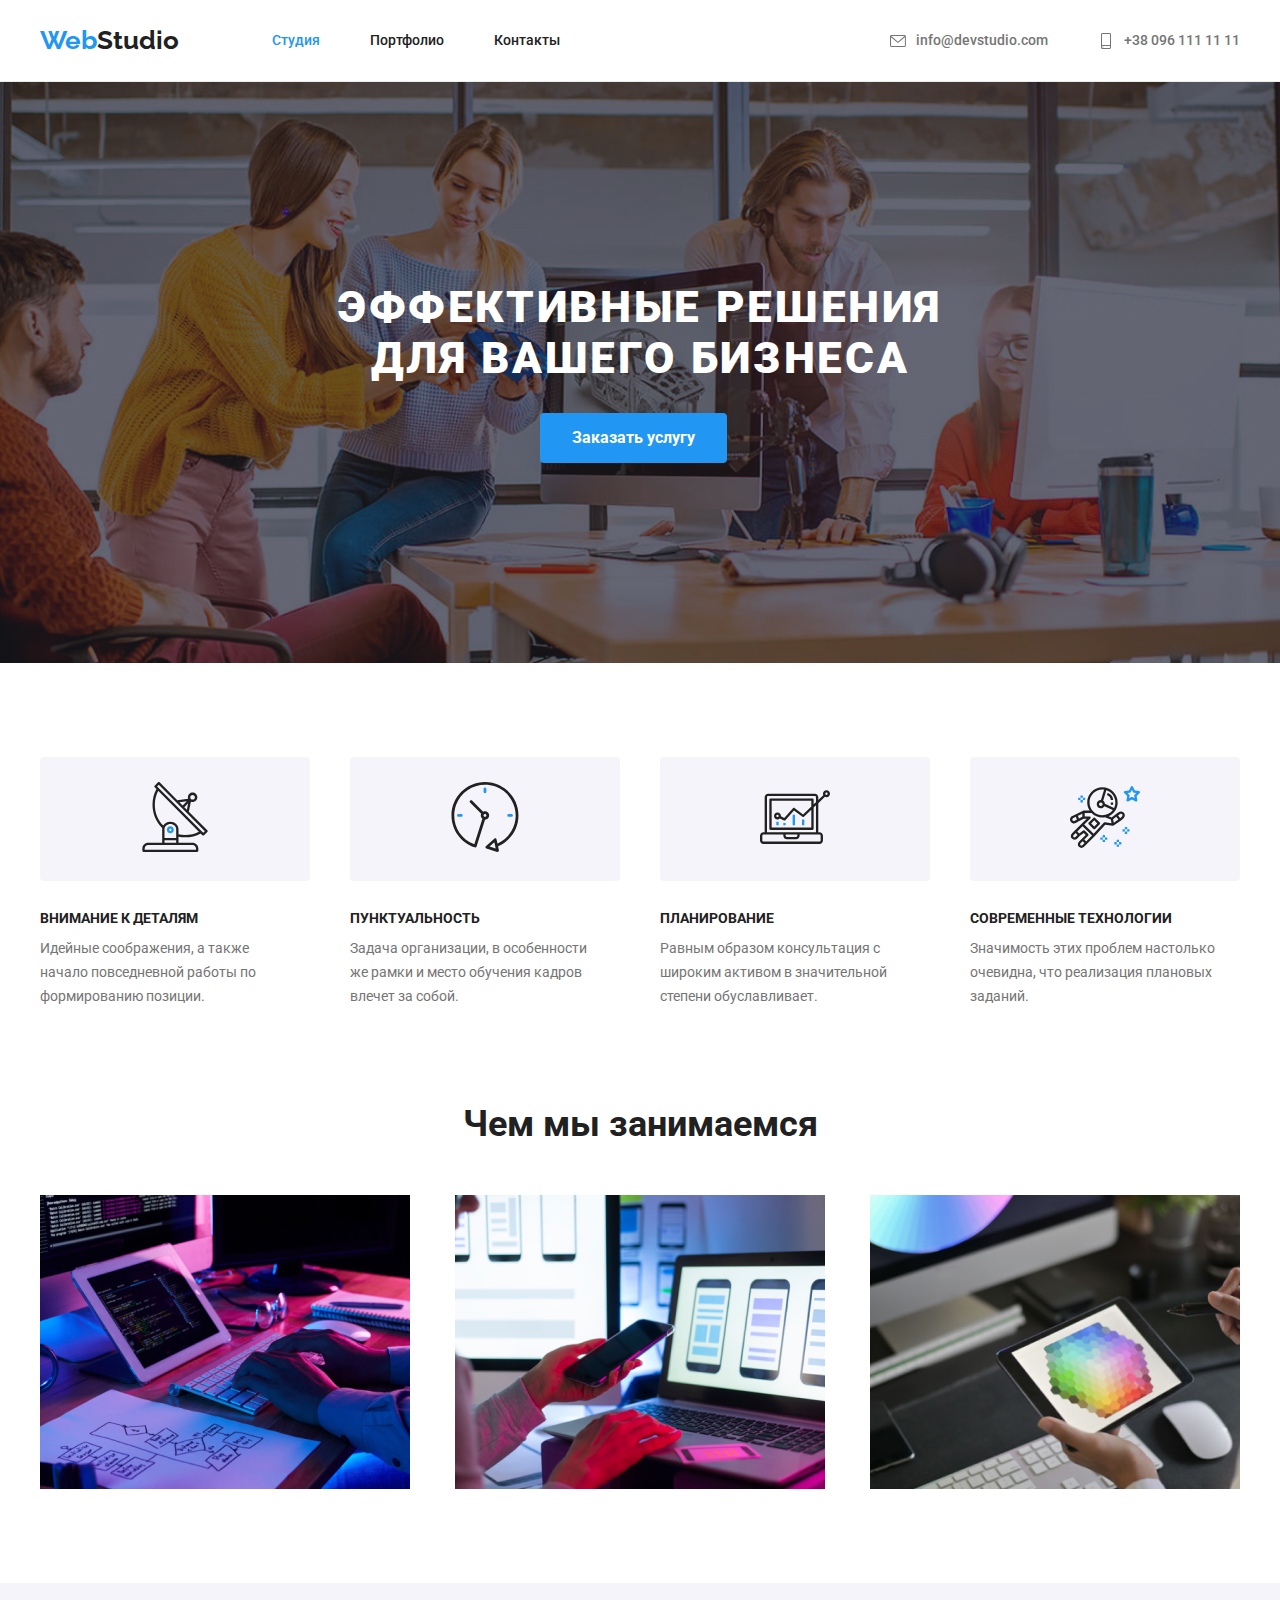
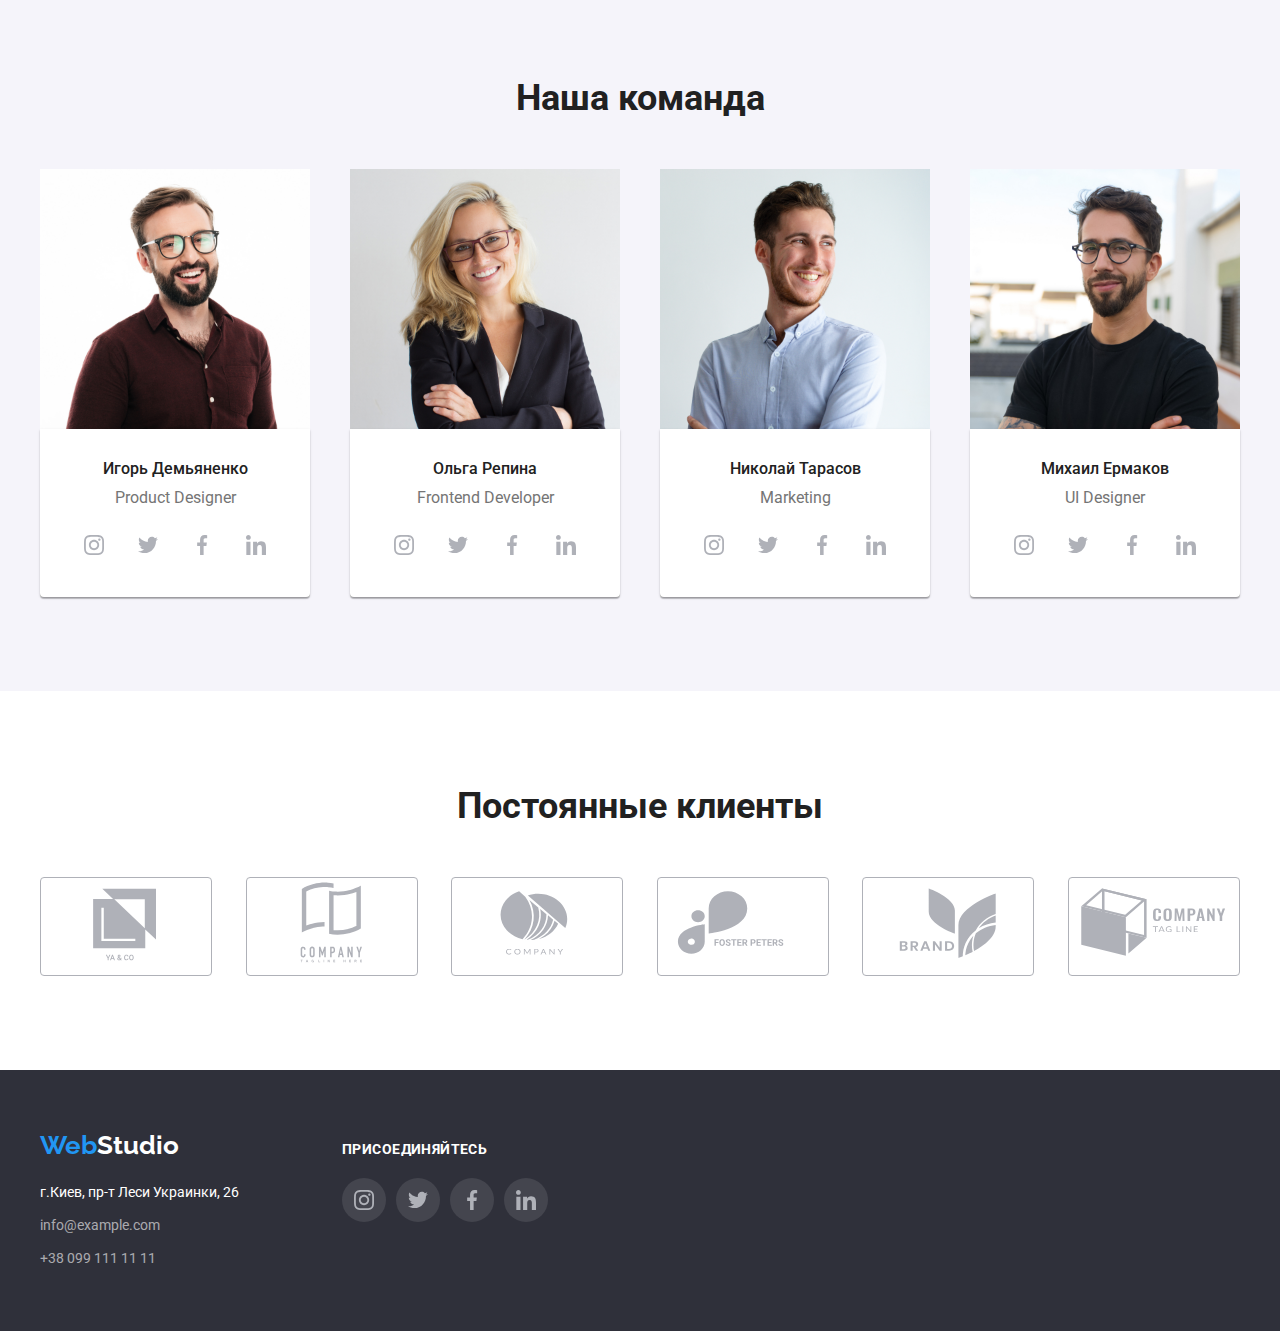
==== commit 994a049f: "нормас)" ====
--- a/index.html
+++ b/index.html
@@ -22,116 +22,115 @@
     <!-- Верхняя линия -->
     <header class="header gray-border">
         <div class="container header-nav-space">
-        <nav class="flex">
-            <a class="logo" href="./index.html"><span class="span-l">Web</span>Studio</a>
+            <nav class="flex">
+                <a class="logo" href="./index.html"><span class="span-l">Web</span>Studio</a>
+                <ul class="flex">
+                    <li><a class="studio studio-activ  " href="./index.html">Студия</a></li>
+                    <li class="item">
+                        <a class="studio" href="./portfolio.html">Портфолио</a>
+                    </li>
+                    <li class="item">
+                        <a class="studio" href="#">Контакты</a>
+                    </li>
+                </ul>
+            </nav>
             <ul class="flex">
-                <li><a class="studio studio-activ  " href="./index.html">Студия</a></li>
+                <li>
+                    <a class="nav-header-contacts" href="mailto:info@devstudio.com">
+                        <svg class="contacts-icon">
+                            <use href="./images/spryte.svg#icon-envelope"></use>
+                        </svg>info@devstudio.com</a>
+                </li>
                 <li class="item">
-                    <a class="studio" href="./portfolio.html">Портфолио</a></li>
-                <li class="item">
-                    <a class="studio" href="#">Контакты</a></li>
+                    <a class="nav-header-contacts" href="tel:+380961111111">
+                        <svg class="contacts-icon">
+                            <use href="./images/spryte.svg#icon-smartphone"></use>
+                        </svg> +38 096 111 11 11</a>
+
+                </li>
             </ul>
-        </nav>
-        <ul class="flex">
-            <li>
-                <a class="nav-header-contacts" href="mailto:info@devstudio.com">
-                    <svg class="contacts-icon">
-                        <use href="./images/spryte.svg#icon-smartphone"></use>
-                    </svg>info@devstudio.com</a>
-            </li>
-            <li class="item">
-                <a class="nav-header-contacts" href="tel:+380961111111">
-                    <svg class="contacts-icon">
-                        <use href="./images/spryte.svg#icon-smartphone"></use>
-                    </svg> +38 096 111 11 11</a>
-                    <div>
-                        <svg width="30" height="30">
-                            <use href="./images/spryte.svg#icon-astronaut"></use>
-                        </svg>
-                    </div>
-            </li>
-        </ul>
-    </div>
+        </div>
     </header>
     <main>
         <!-- Шапка -->
         <section class="hero">
             <div class="hero-orientation">
-            <h1 class="ferst-header">Эффективные решения для вашего бизнеса</h1>
-            <button class="hero-button" type="button">Заказать услугу</button>
-        </div>
+                <h1 class="ferst-header">Эффективные решения для вашего бизнеса</h1>
+                <button class="hero-button" type="button">Заказать услугу</button>
+            </div>
         </section>
         <!-- Особенности -->
         <section class="our-peculiarities">
             <div class="container">
-            <h2 class="visually-hidden">Особенности компании</h2>
-            <ul class="flex space-peculiar">
-                <li>
-                    <div class="our-peculiarities-itemdecor">
-                    <svg class="our-peculiarities-icon">
-                       <use href="./images/spryte.svg#icon-smartphone"></use>
-                    </svg>
-                    <svg><use href="images/spryte.svg#icon-antenna"></use></svg>
-                </div>
-                    <h3 class="peculiar-header">Внимание к деталям</h3>
-                    <p class="peculiar-discribtion">Идейные соображения, а также <br> начало повседневной работы по
-                        формированию позиции.</p>
-                </li>
-                <li>
-                    <div class="our-peculiarities-itemdecor">
-                        <svg class="our-peculiarities-icon">
-                            <use href="#icon-envelope"></use>
-                        </svg>
-                    </div>
-                    <h3 class="peculiar-header">Пунктуальность</h3>
-                    <p class="peculiar-discribtion">Задача организации, в особенности <br> же рамки и место обучения
-                        кадров влечет за собой.</p>
-                </li>
-                <li>
-                    <div class="our-peculiarities-itemdecor">
-                        <svg class="our-peculiarities-icon">
-                            <use href="#icon-envelope"></use>
-                        </svg>
-                    </div>
-                    <h3 class="peculiar-header">Планирование</h3>
-                    <p class="peculiar-discribtion">Равным образом консультация с широким активом в значительной
-                        степени
-                        обуславливает.</p>
-                </li>
-                <li>
-                    <div class="our-peculiarities-itemdecor">
-                        <svg class="our-peculiarities-icon">
-                            <use href="#icon-envelope"></use>">
-                        </svg>
-                    </div>
-                    <h3 class="peculiar-header">Современные технологии</h3>
-                    <p class="peculiar-discribtion">Значимость этих проблем настолько очевидна, что реализация
-                        плановых
-                        заданий.</p>
-                </li>
-            </ul>
-        </div>
+                <h2 class="visually-hidden">Особенности компании</h2>
+                <ul class="flex space-peculiar">
+                    <li>
+                        <div class="our-peculiarities-itemdecor">
+                            <svg class="our-peculiarities-icon">
+                                <use href="./images/spryte.svg#icon-antenna"></use>
+                            </svg>
+
+                        </div>
+                        <h3 class="peculiar-header">Внимание к деталям</h3>
+                        <p class="peculiar-discribtion">Идейные соображения, а также <br> начало повседневной работы по
+                            формированию позиции.</p>
+                    </li>
+                    <li>
+                        <div class="our-peculiarities-itemdecor">
+                            <svg class="our-peculiarities-icon">
+                                <use href="./images/spryte.svg#icon-clock"></use>
+                            </svg>
+                        </div>
+                        <h3 class="peculiar-header">Пунктуальность</h3>
+                        <p class="peculiar-discribtion">Задача организации, в особенности <br> же рамки и место обучения
+                            кадров влечет за собой.</p>
+                    </li>
+                    <li>
+                        <div class="our-peculiarities-itemdecor">
+                            <svg class="our-peculiarities-icon">
+                                <use href="./images/spryte.svg#icon-diagram"></use>
+                            </svg>
+                        </div>
+                        <h3 class="peculiar-header">Планирование</h3>
+                        <p class="peculiar-discribtion">Равным образом консультация с широким активом в значительной
+                            степени
+                            обуславливает.</p>
+                    </li>
+                    <li>
+                        <div class="our-peculiarities-itemdecor">
+                            <svg class="our-peculiarities-icon">
+                                <use href="./images/spryte.svg#icon-astronaut"></use>">
+                            </svg>
+                        </div>
+                        <h3 class="peculiar-header">Современные технологии</h3>
+                        <p class="peculiar-discribtion">Значимость этих проблем настолько очевидна, что реализация
+                            плановых
+                            заданий.</p>
+                    </li>
+                </ul>
+            </div>
         </section>
         <!-- Чем мы занимаемся -->
         <section class="about-us-section">
             <div class="container">
-            <h2 class="title">Чем мы занимаемся</h2>
-            <div class="what-content">
-                <ul class="flex space">
-                    <li>
-                        <img src="images/about-us/box-1.jpg" alt="Здесь изображен процесс написания кода" width="370">
-                    </li>
-                    <li>
-                        <img src="images/about-us/box-2.jpg"
-                            alt="Здесь изображен процесс адаптации под различные мобильные устройства" width="370">
-                    </li>
-                    <li>
-                        <img src="images/about-us/box-3.jpg"
-                            alt="Здесь изображен процесс создания дизайна-выбор цвета из палитры" width="370">
-                    </li>
-                </ul>
-            </div>
-        </div>
+                <h2 class="title">Чем мы занимаемся</h2>
+                <div class="what-content">
+                    <ul class="flex space">
+                        <li>
+                            <img src="images/about-us/box-1.jpg" alt="Здесь изображен процесс написания кода"
+                                width="370">
+                        </li>
+                        <li>
+                            <img src="images/about-us/box-2.jpg"
+                                alt="Здесь изображен процесс адаптации под различные мобильные устройства" width="370">
+                        </li>
+                        <li>
+                            <img src="images/about-us/box-3.jpg"
+                                alt="Здесь изображен процесс создания дизайна-выбор цвета из палитры" width="370">
+                        </li>
+                    </ul>
+                </div>
+            </div>
         </section>
         <!-- Наша команда -->
         <section class="our-comand">
@@ -140,42 +139,191 @@
                 <ul class="comand-space">
 
                     <li class="card-item">
-                        <img  src="images/cards/card-1.jpg" alt="Фото Игоря Демьяненко" width="270">
+                        <img src="images/cards/card-1.jpg" alt="Фото Игоря Демьяненко" width="270">
                         <div class="card-container">
                             <h3 class="card-item-name">Игорь Демьяненко</h3>
                             <p class="card-item-text">Product Designer</p>
-                            <ul>
-                                <li>
-                                    <a href="#"><svg class="card-item-icon"><use href="#icon-facebook"></use></svg> </a>
-                                </li>
-                                <li><a href="#"></a></li>
-                                <li><a href="#"></a></li>
-                                <li><a href="#"></a></li>
-
-                            
+                            <ul class="card-item-social-list">
+                                <li class="card-item-social-item">
+                                    <a class="card-item-social-link" href="#">
+                                        <svg class="card-item-social-icon">
+                                            <use href="./images/spryte.svg#icon-instagram"></use>
+                                        </svg>
+                                    </a>
+                                </li>
+                                <li class="card-item-social-item">
+                                    <a class="card-item-social-link" href="#">
+                                        <svg class="card-item-social-icon">
+                                            <use href="./images/spryte.svg#icon-twitter"></use>
+                                        </svg>
+                                    </a>
+                                </li>
+                                <li class="card-item-social-item">
+                                    <a class="card-item-social-link" href="#">
+                                        <svg class="card-item-social-icon">
+                                            <use href="./images/spryte.svg#icon-facebook"></use>
+                                        </svg>
+                                    </a>
+                                </li>
+                                <li class="card-item-social-item">
+                                    <a class="card-item-social-link" href="#">
+                                        <svg class="card-item-social-icon">
+                                            <use href="./images/spryte.svg#icon-linkedin"></use>
+                                        </svg>
+                                    </a>
+                                </li>
                             </ul>
                         </div>
                     </li>
                     <li class="card-item">
-                            <img  src="images/cards/card-2.jpg" alt="Фото Олечки Репиной" width="270">
+                        <img src="images/cards/card-2.jpg" alt="Фото Олечки Репиной" width="270">
                         <div class="card-container">
                             <h3 class="card-item-name">Ольга Репина</h3>
                             <p class="card-item-text">Frontend Developer</p>
+                            <ul class="card-item-social-list">
+                                <li class="card-item-social-item">
+                                    <a class="card-item-social-link" href="#">
+                                        <svg class="card-item-social-icon">
+                                            <use href="./images/spryte.svg#icon-instagram"></use>
+                                        </svg>
+                                    </a>
+                                </li>
+                                <li class="card-item-social-item">
+                                    <a class="card-item-social-link" href="#">
+                                        <svg class="card-item-social-icon">
+                                            <use href="./images/spryte.svg#icon-twitter"></use>
+                                        </svg>
+                                    </a>
+                                </li>
+                                <li class="card-item-social-item">
+                                    <a class="card-item-social-link" href="#">
+                                        <svg class="card-item-social-icon">
+                                            <use href="./images/spryte.svg#icon-facebook"></use>
+                                        </svg>
+                                    </a>
+                                </li>
+                                <li class="card-item-social-item">
+                                    <a class="card-item-social-link" href="#">
+                                        <svg class="card-item-social-icon">
+                                            <use href="./images/spryte.svg#icon-linkedin"></use>
+                                        </svg>
+                                    </a>
+                                </li>
+                            </ul>
                         </div>
                     </li>
                     <li class="card-item">
-                            <img  src="images/cards/card-3.jpg" alt="Фото Николая Тарасова" width="270">
+                        <img src="images/cards/card-3.jpg" alt="Фото Николая Тарасова" width="270">
                         <div class="card-container">
                             <h3 class="card-item-name">Николай Тарасов</h3>
                             <p class="card-item-text">Marketing</p>
+                            <ul class="card-item-social-list">
+                                <li class="card-item-social-item">
+                                    <a class="card-item-social-link" href="#">
+                                        <svg class="card-item-social-icon">
+                                            <use href="./images/spryte.svg#icon-instagram"></use>
+                                        </svg>
+                                    </a>
+                                </li>
+                                <li class="card-item-social-item">
+                                    <a class="card-item-social-link" href="#">
+                                        <svg class="card-item-social-icon">
+                                            <use href="./images/spryte.svg#icon-twitter"></use>
+                                        </svg>
+                                    </a>
+                                </li>
+                                <li class="card-item-social-item">
+                                    <a class="card-item-social-link" href="#">
+                                        <svg class="card-item-social-icon">
+                                            <use href="./images/spryte.svg#icon-facebook"></use>
+                                        </svg>
+                                    </a>
+                                </li>
+                                <li class="card-item-social-item">
+                                    <a class="card-item-social-link" href="#">
+                                        <svg class="card-item-social-icon">
+                                            <use href="./images/spryte.svg#icon-linkedin"></use>
+                                        </svg>
+                                    </a>
+                                </li>
+                            </ul>
                         </div>
                     </li>
                     <li class="card-item">
-                            <img  src="images/cards/card-4.jpg" alt="Фото Михаила Ермакова" width="270">
+                        <img src="images/cards/card-4.jpg" alt="Фото Михаила Ермакова" width="270">
                         <div class="card-container">
                             <h3 class="card-item-name">Михаил Ермаков</h3>
                             <p class="card-item-text">UI Designer</p>
-                        </div>
+                            <ul class="card-item-social-list">
+                                <li class="card-item-social-item">
+                                    <a class="card-item-social-link" href="#">
+                                        <svg class="card-item-social-icon">
+                                            <use href="./images/spryte.svg#icon-instagram"></use>
+                                        </svg>
+                                    </a>
+                                </li>
+                                <li class="card-item-social-item">
+                                    <a class="card-item-social-link" href="#">
+                                        <svg class="card-item-social-icon">
+                                            <use href="./images/spryte.svg#icon-twitter"></use>
+                                        </svg>
+                                    </a>
+                                </li>
+                                <li class="card-item-social-item">
+                                    <a class="card-item-social-link" href="#">
+                                        <svg class="card-item-social-icon">
+                                            <use href="./images/spryte.svg#icon-facebook"></use>
+                                        </svg>
+                                    </a>
+                                </li>
+                                <li class="card-item-social-item">
+                                    <a class="card-item-social-link" href="#">
+                                        <svg class="card-item-social-icon">
+                                            <use href="./images/spryte.svg#icon-linkedin"></use>
+                                        </svg>
+                                    </a>
+                                </li>
+                            </ul>
+                        </div>
+                    </li>
+                </ul>
+            </div>
+        </section>
+        <!-- Наши клиенты -->
+        <section class="our-clients">
+            <div class="container">
+                <h2 class="title">Постоянные клиенты</h2>
+                <ul class="our-clients-list">
+
+                    <li class="our-clients-item">
+                        <svg class="our-clients-icon">
+                            <use href="./images/spryte.svg#icon-client-1"></use>
+                        </svg>
+                    </li>
+                    <li class="our-clients-item">
+                        <svg class="our-clients-icon">
+                            <use href="./images/spryte.svg#icon-client-2"></use>
+                        </svg>
+                    </li>
+                    <li class="our-clients-item">
+                        <svg class="our-clients-icon">
+                            <use href="./images/spryte.svg#icon-client-3"></use>
+                        </svg>
+                    </li>
+                    <li class="our-clients-item">
+                        <svg class="our-clients-icon">
+                            <use href="./images/spryte.svg#icon-client-4"></use>
+                        </svg>
+                    </li>
+                    <li class="our-clients-item">
+                        <svg class="our-clients-icon">
+                            <use href="./images/spryte.svg#icon-client-5"></use>
+                        </svg>
+                    </li>
+                    <li class="our-clients-item">
+                        <svg class="our-clients-icon">
+                            <use href="./images/spryte.svg#icon-client-6"></use>
+                        </svg>
                     </li>
                 </ul>
             </div>
@@ -186,19 +334,52 @@
     <footer class="footer">
         <div class="container">
             <div class="ferst-box">
-                <a class="logo" href="./index.html"><span class="span-l">Web</span><span class="span-f">Studio</span></a>
+                <a class="logo" href="./index.html"><span class="span-l">Web</span><span
+                        class="span-f">Studio</span></a>
                 <address class="footer-adress">
                     <a class="street street-color"
-                            href="https://www.google.com.ua/maps/place/%D0%B1%D1%83%D0%BB.+%D0%9B%D0%B5%D1%81%D0%B8+%D0%A3%D0%BA%D1%80%D0%B0%D0%B8%D0%BD%D0%BA%D0%B8,+26,+%D0%9A%D0%B8%D0%B5%D0%B2,+02000/@50.4265841,30.5361971,17z/data=!3m1!4b1!4m5!3m4!1s0x40d4cf0e033ecbe9:0x57a4dffefec77da0!8m2!3d50.4265807!4d30.5383858?hl=ru">г.Киев,
-                            пр-т Леси Украинки, 26</a>
+                        href="https://www.google.com.ua/maps/place/%D0%B1%D1%83%D0%BB.+%D0%9B%D0%B5%D1%81%D0%B8+%D0%A3%D0%BA%D1%80%D0%B0%D0%B8%D0%BD%D0%BA%D0%B8,+26,+%D0%9A%D0%B8%D0%B5%D0%B2,+02000/@50.4265841,30.5361971,17z/data=!3m1!4b1!4m5!3m4!1s0x40d4cf0e033ecbe9:0x57a4dffefec77da0!8m2!3d50.4265807!4d30.5383858?hl=ru">г.Киев,
+                        пр-т Леси Украинки, 26</a>
                     <a class="footer-mail" href="mailto:info@devstudio.com">info@example.com</a>
                     <a class="footer-fone" href="tel:+380961111111">+38 099 111 11 11</a>
                 </address>
             </div>
+
             <div class="second-box">
-
+                <p class="footer-second-header">Присоединяйтесь</p>
+                <ul class="card-item-social-list">
+                    <li class="card-item-social-item">
+                        <a class="card-item-social-link" href="#">
+                            <svg class="card-item-social-icon">
+                                <use href="./images/spryte.svg#icon-instagram"></use>
+                            </svg>
+                        </a>
+                    </li>
+                    <li class="card-item-social-item">
+                        <a class="card-item-social-link" href="#">
+                            <svg class="card-item-social-icon">
+                                <use href="./images/spryte.svg#icon-twitter"></use>
+                            </svg>
+                        </a>
+                    </li>
+                    <li class="card-item-social-item">
+                        <a class="card-item-social-link" href="#">
+                            <svg class="card-item-social-icon">
+                                <use href="./images/spryte.svg#icon-facebook"></use>
+                            </svg>
+                        </a>
+                    </li>
+                    <li class="card-item-social-item">
+                        <a class="card-item-social-link" href="#">
+                            <svg class="card-item-social-icon">
+                                <use href="./images/spryte.svg#icon-linkedin"></use>
+                            </svg>
+                        </a>
+                    </li>
+                </ul>
             </div>
         </div>
+
 
     </footer>
 </body>
--- a/css/styles.css
+++ b/css/styles.css
@@ -1,6 +1,9 @@
 
 /* font-family: 'Raleway', sans-serif;
 font-family: 'Roboto', sans-serif; */
+/* target="_blank"
+после href */
+
 
 :root {
     --main-back-color: rgba(255, 255, 255, 1);
@@ -117,7 +120,7 @@
     max-width: 16px;
     max-height: 16px;
     fill: #757575;
-    outline: 1px solid red;
+    /* outline: 1px solid red; */
     transition: 0.4s;
 }
 .nav-header-contacts:hover {
@@ -203,7 +206,7 @@
 .our-peculiarities-icon {
     max-width: 70px;
     max-height: 70px;
-    outline: 1px solid red;
+    /* outline: 1px solid red; */
     /* background-color: #F5F4FA; */
     margin: 25px 100px;
 
@@ -240,10 +243,10 @@
 }
 /* Наша команда */
 .our-comand {
-    max-width: 1600px;
     background-color: var(--another-back-color);
     padding-top: var(--main-section-padding);
     padding-bottom: var(--main-section-padding);
+    
 }
 .our-header {
     font-size: 36px;
@@ -266,16 +269,16 @@
 .card-item {
     display: flex;
     flex-direction: column;
-    height: 368px;
+    /* height: 368px; */
     width: 270px;
     background-color: var(--main-back-color);
 }
 .card-container {
-    padding: 30px 60px;
-    height: 108px;
+    background-color: var(--main-back-color);
+    padding: 30px 32px;
     box-shadow: 0px 1px 3px rgba(0, 0, 0, 0.12), 0px 1px 1px rgba(0, 0, 0, 0.14), 0px 2px 1px rgba(0, 0, 0, 0.2);
     border-radius: 0px 0px 4px 4px;
-    outline: 1px solid red;
+    /* outline: 1px solid red; */
     
 }
 
@@ -285,34 +288,90 @@
     font-size: 16px;
     line-height: 1.19;
     text-align: center;
-    background-color: var(--main-back-color);
+    /* background-color: var(--main-back-color); */
     margin-top: 0;   
-    padding-bottom: 10px;
+    margin-bottom: 10px;
     
 }
 .card-item-text {
     font-size: 16px;
     line-height: 1.19;
     text-align: center;
-    background-color: var(--main-back-color);
+    margin-bottom: 16px;
+    /* background-color: var(--main-back-color); */
        
 }
-.card-item-icon {
-    max-width: 44px;
-    max-height: 44px;
+.card-item-social-list {
+    display: flex;
+}
+.card-item-social-item {
+    margin-right: 10px;
+}
+.card-item-social-item:last-child {
+    margin-right: 0;
+}
+.card-item-social-link {
+    width: 44px;
+    height: 44px;
+    border-radius: 50%;
+    display: flex;
+    align-items: center;
+    justify-content: center;
+    transition: 0.4s;
+}
+.card-item-social-icon {
+    max-width: 20px;
+    max-height: 20px;
     fill: #AFB1B8;
-    outline: 1px solid red;
+    /* outline: 1px solid red; */
     transition: 0.4s;
 }
-.card-item-icon:hover {
-    background-color: #2196F3;
-}
+.card-item-social-link:hover {
+    background-color: var(--main-hover-focus-font-color);
+}
+.card-item-social-link:hover .card-item-social-icon {
+    fill: #fff;
+}
+/* Наши клиенты */
+.our-clients {
+
+    /* padding-top: var(--main-section-padding);
+    padding-bottom: var(--main-section-padding); */
+    padding: var(--main-section-padding) 0px;
+}
+.our-clients-list {
+    display: flex;
+    justify-content: space-between;
+}
+.our-clients-item {
+    border: 1px solid #AFB1B8;
+    border-radius: 4px;
+
+}
+.our-clients-icon {
+    width: 170px;
+    height: 92px;
+    fill: #AFB1B8;
+    /* outline: 1px solid red; */
+    transition: 0.9s; 
+}
+.our-clients-icon:hover {
+    fill: var(--main-hover-focus-font-color);
+}
+
 /* Подвал */
 .footer {
-    max-width: 1600px;
+    max-width: 100vw;
     background-color: rgba(47, 48, 58, 1);
     padding-top: 60px;
     padding-bottom: 60px;
+}
+.footer .container {
+    display: flex;
+}
+.ferst-box {
+    /* max-width: 230px; */
+    margin-right: 70px;
 }
 .span-f {
     color: var(--button-hover-focus-font-color);
@@ -346,6 +405,26 @@
     color: var(--footer-hover-focus-color);
     cursor: pointer;
 }
+.second-box {
+    padding-top: 12px;
+}
+.footer-second-header {
+    text-transform: uppercase;
+    font-weight: 700;
+    font-size: 14px;
+    line-height: 1.14;
+    letter-spacing: 0.03em;
+    color: #FFFFFF;
+    margin-bottom: 20px;
+}
+.second-box .card-item-social-link {
+    background-color: rgba(255, 255, 255,0.1);
+}
+.second-box .card-item-social-link:hover {
+    background-color: var(--footer-hover-focus-color);
+}
+
+
 /* Верхняя линия портфолио */
 .portfolio-activ {
     color: var(--main-hover-focus-font-color);
@@ -375,6 +454,8 @@
     border-color: #F5F4FA;
     border-radius: 4px;
     margin-right: 8px;
+    border: none;
+    /* color: rgba(red, green, blue, alpha); */
 }
 .btn-all:hover,
 .btn-all:focus,
@@ -389,6 +470,7 @@
     background-color: var(--button-hover-focus-back-color);
     color: var(--button-hover-focus-font-color);
     cursor: pointer;
+    box-shadow: 0px 3px 1px rgb(229, 229, 229, 0.8);
 } 
 .portfolio-content {
     display: flex;
@@ -401,7 +483,13 @@
     /* max-width: calc((100%-60px) / 3);
     margin-right: 30px; */
 }
-/* .portfolio-item:nth-child(3n + 3) {
+
+.portfolio-item:hover {
+    box-shadow: 1px 6px 6px rgb(229, 229, 229, 0.9);
+}
+
+/*
+ .portfolio-item:nth-child(3n + 3) {
     margin-right: 0px;
 } */
 .portfolio-item:nth-last-child(-n + 3) {
